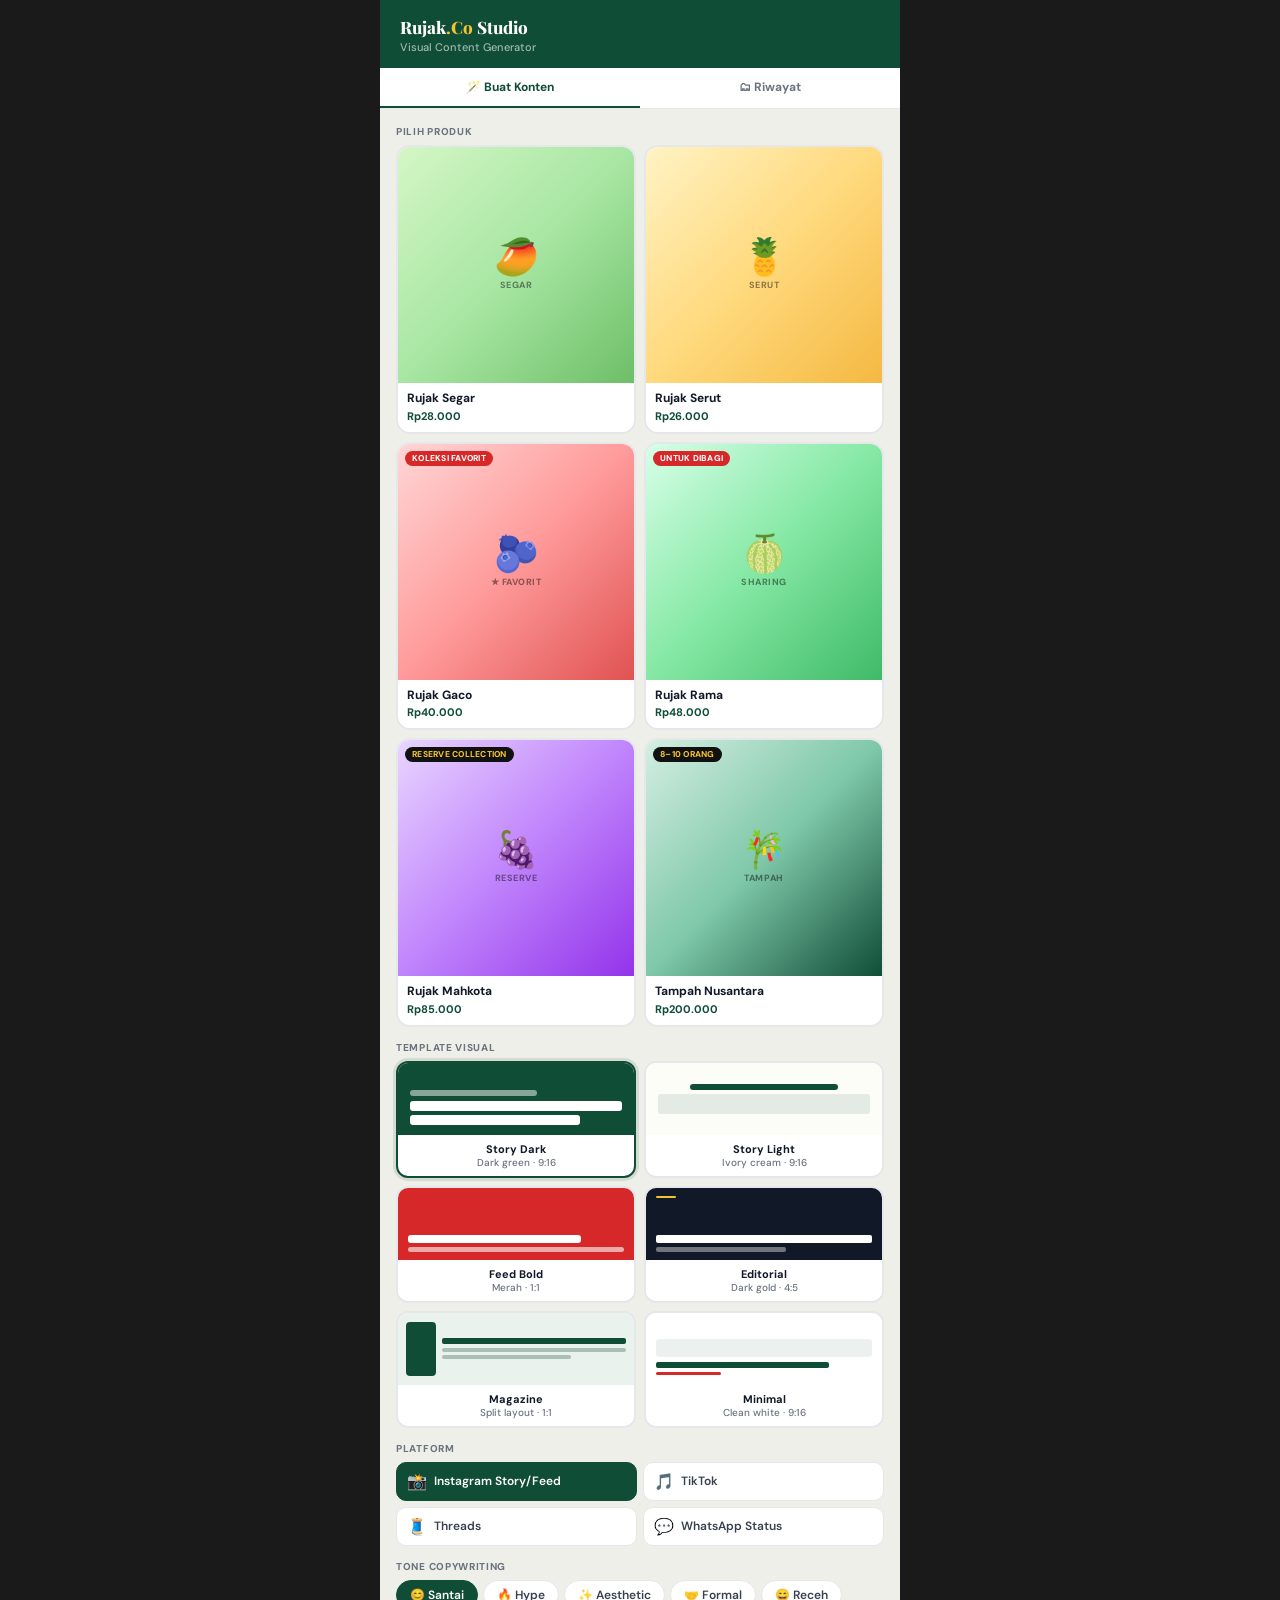
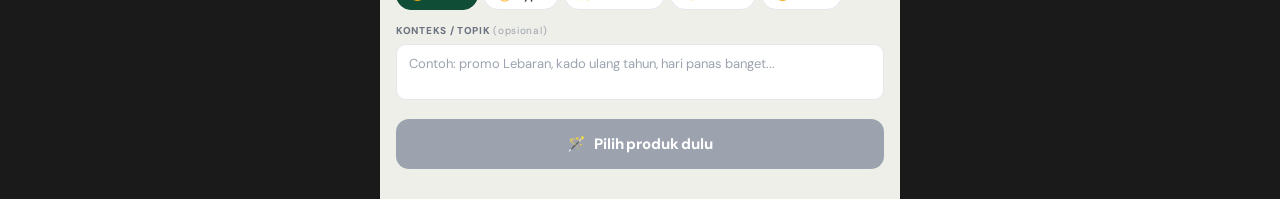
==== Studio/index.html @ 7002be99 "Create index.html" ====
<!DOCTYPE html>
<html lang="id">
<head>
<meta charset="UTF-8"/>
<meta name="viewport" content="width=device-width, initial-scale=1.0"/>
<title>Rujak.Co – Content Generator</title>
<link href="https://fonts.googleapis.com/css2?family=DM+Sans:opsz,wght@9..40,300;9..40,400;9..40,500;9..40,600;9..40,700;9..40,800&family=Playfair+Display:ital,wght@0,700;0,800;0,900;1,700;1,800&family=Space+Grotesk:wght@400;500;600;700&display=swap" rel="stylesheet"/>
<script src="https://cdnjs.cloudflare.com/ajax/libs/html2canvas/1.4.1/html2canvas.min.js"></script>
<style>
:root {
  --g: #0F4D37; --gd: #0a3a2a; --gl: #1a6b4e; --gp: #EAF2EE;
  --r: #D62828; --gold: #F4C430; --ivory: #FDFDF8;
  --g2: #E5E7EB; --g4: #9CA3AF; --g5: #6B7280; --g7: #374151; --g9: #111827;
}
*{box-sizing:border-box;margin:0;padding:0;}
body{font-family:'DM Sans',sans-serif;background:#1a1a1a;min-height:100vh;color:var(--g9);}
.app{max-width:520px;margin:0 auto;min-height:100vh;background:#EFEFE9;display:flex;flex-direction:column;}

/* HEADER */
.hdr{background:var(--g);padding:16px 20px 14px;position:sticky;top:0;z-index:50;}
.hdr-brand{display:flex;align-items:center;gap:8px;}
.hdr-brand img{width:30px;height:30px;border-radius:50%;object-fit:cover;}
.hdr-title{font-family:'Playfair Display',serif;font-size:17px;font-weight:800;color:white;}
.hdr-title span{color:var(--gold);}
.hdr-sub{font-size:11px;color:rgba(255,255,255,.6);font-weight:500;margin-top:2px;}

/* TABS */
.tabs{display:flex;background:white;border-bottom:1px solid var(--g2);}
.tab{flex:1;padding:11px;font-size:12px;font-weight:700;color:var(--g5);border:none;background:none;cursor:pointer;border-bottom:2px solid transparent;transition:all .2s;font-family:inherit;}
.tab.active{color:var(--g);border-bottom-color:var(--g);}

/* PANELS */
.panel{padding:16px;display:flex;flex-direction:column;gap:14px;}
.panel[hidden]{display:none;}

/* SECTION */
.slbl{font-size:10px;font-weight:800;color:var(--g5);text-transform:uppercase;letter-spacing:.07em;margin-bottom:7px;}

/* PRODUCT GRID */
.pgrid{display:grid;grid-template-columns:1fr 1fr;gap:8px;}
.pcard{border:2px solid var(--g2);border-radius:14px;cursor:pointer;transition:all .18s;background:white;position:relative;overflow:hidden;text-align:left;font-family:inherit;padding:0;}
.pcard:hover{border-color:#aac9bb;}
.pcard.sel{border-color:var(--g);box-shadow:0 0 0 3px rgba(15,77,55,.12);}
.pcard-img{width:100%;aspect-ratio:1;object-fit:cover;display:flex;align-items:center;justify-content:center;background:#e8efeb;}
.pcard-body{padding:8px 9px 9px;}
.pcard-name{font-size:12px;font-weight:700;color:var(--g9);line-height:1.3;}
.pcard-price{font-size:11px;font-weight:700;color:var(--g);margin-top:2px;}
.pcard-badge{position:absolute;top:7px;left:7px;font-size:8.5px;font-weight:800;text-transform:uppercase;padding:2px 7px;border-radius:20px;letter-spacing:.03em;}
.br{background:var(--r);color:white;}
.bg{background:#111;color:var(--gold);}
.pcard-chk{position:absolute;top:7px;right:7px;width:20px;height:20px;background:var(--g);border-radius:50%;display:none;align-items:center;justify-content:center;font-size:11px;color:white;font-weight:800;}
.pcard.sel .pcard-chk{display:flex;}

/* PILLS */
.pills{display:flex;flex-wrap:wrap;gap:5px;}
.pill{border:1.5px solid var(--g2);background:white;color:var(--g7);font-size:12px;font-weight:600;padding:6px 13px;border-radius:100px;cursor:pointer;transition:all .15s;font-family:inherit;white-space:nowrap;}
.pill.active{background:var(--g);border-color:var(--g);color:white;}
.pill:hover:not(.active){border-color:var(--g);color:var(--g);}

/* TEMPLATE PICKER */
.tpl-grid{display:grid;grid-template-columns:1fr 1fr;gap:8px;}
.tpl-card{border:2px solid var(--g2);border-radius:12px;padding:0;cursor:pointer;background:white;transition:all .18s;overflow:hidden;font-family:inherit;}
.tpl-card.active{border-color:var(--g);box-shadow:0 0 0 3px rgba(15,77,55,.12);}
.tpl-preview{height:72px;position:relative;overflow:hidden;}
.tpl-label{padding:7px 10px;font-size:11px;font-weight:700;color:var(--g9);}
.tpl-sub{font-size:10px;color:var(--g5);font-weight:500;}

/* PLATFORM */
.pfm-grid{display:grid;grid-template-columns:1fr 1fr;gap:6px;}
.pfm-btn{border:1.5px solid var(--g2);background:white;border-radius:10px;padding:8px 10px;cursor:pointer;transition:all .15s;font-family:inherit;display:flex;align-items:center;gap:7px;font-size:12px;font-weight:600;color:var(--g7);}
.pfm-btn.active{background:var(--g);border-color:var(--g);color:white;}
.pfm-icon{font-size:16px;}

/* TOPIC INPUT */
.tin{width:100%;border:1.5px solid var(--g2);border-radius:10px;padding:10px 12px;font-size:13px;font-family:inherit;color:var(--g9);resize:none;outline:none;background:white;transition:border-color .2s;}
.tin:focus{border-color:var(--g);}
.tin::placeholder{color:var(--g4);}

/* GEN BTN */
.genbtn{width:100%;background:var(--g);color:white;border:none;border-radius:13px;padding:15px;font-size:15px;font-weight:800;cursor:pointer;font-family:inherit;transition:all .2s;display:flex;align-items:center;justify-content:center;gap:8px;letter-spacing:-.01em;}
.genbtn:hover{background:var(--gd);}
.genbtn:active{transform:scale(.98);}
.genbtn:disabled{background:var(--g4);cursor:not-allowed;transform:none;}

/* ═══════════════════════════════════════════
   CANVAS / VISUAL OUTPUT AREA
═══════════════════════════════════════════ */
.output-wrap{display:flex;flex-direction:column;gap:10px;}
.output-header{display:flex;align-items:center;justify-content:space-between;}
.output-title{font-size:11px;font-weight:800;color:var(--g5);text-transform:uppercase;letter-spacing:.06em;}
.output-acts{display:flex;gap:6px;}
.act-btn{border:1.5px solid var(--g2);background:white;color:var(--g);font-size:12px;font-weight:700;padding:6px 12px;border-radius:8px;cursor:pointer;font-family:inherit;transition:all .15s;display:flex;align-items:center;gap:5px;}
.act-btn:hover{background:var(--g);color:white;border-color:var(--g);}
.act-btn.dl{background:var(--g);color:white;border-color:var(--g);}
.act-btn.dl:hover{background:var(--gd);}

/* THE VISUAL CARD CANVAS */
.card-canvas-wrap{border-radius:16px;overflow:hidden;box-shadow:0 8px 40px rgba(0,0,0,.18);}
#cardCanvas{width:100%;display:block;}

/* LOADING */
.loading-wrap{display:flex;flex-direction:column;align-items:center;gap:12px;padding:40px 20px;}
.spin{width:32px;height:32px;border:3px solid var(--gp);border-top-color:var(--g);border-radius:50%;animation:sp .7s linear infinite;}
@keyframes sp{to{transform:rotate(360deg);}}
.loading-txt{font-size:13px;color:var(--g5);font-weight:500;text-align:center;}

/* TOAST */
.toast{position:fixed;bottom:24px;left:50%;transform:translateX(-50%) translateY(16px);background:#111;color:white;font-size:13px;font-weight:600;padding:10px 20px;border-radius:100px;opacity:0;transition:all .25s;z-index:999;pointer-events:none;white-space:nowrap;}
.toast.show{opacity:1;transform:translateX(-50%) translateY(0);}

/* HISTORY */
.hist-item{background:white;border:1px solid var(--g2);border-radius:12px;overflow:hidden;}
.hist-thumb{width:100%;aspect-ratio:4/2;object-fit:cover;display:block;background:#e8efeb;}
.hist-body{padding:10px 12px;}
.hist-meta{display:flex;gap:5px;flex-wrap:wrap;margin-bottom:6px;}
.hist-tag{font-size:9px;font-weight:800;text-transform:uppercase;padding:2px 7px;border-radius:20px;background:var(--gp);color:var(--g);}
.hist-time{font-size:10px;color:var(--g4);}
.hist-acts{display:flex;gap:6px;margin-top:8px;}
.sm-btn{border:1px solid var(--g2);background:white;color:var(--g7);font-size:11px;font-weight:600;padding:5px 10px;border-radius:7px;cursor:pointer;font-family:inherit;}
.sm-btn:hover{background:var(--gp);border-color:var(--g);color:var(--g);}
.clr-btn{border:none;background:none;color:var(--r);font-size:11px;font-weight:700;cursor:pointer;font-family:inherit;}
.empty-hist{text-align:center;padding:48px 20px;color:var(--g4);}
.empty-hist .e{font-size:40px;margin-bottom:10px;}

/* ─── VISUAL CARD TEMPLATES (rendered to canvas) ─────── */
/* These are actual DOM elements we'll screenshot */
.vc-wrap{position:fixed;left:-9999px;top:-9999px;width:1080px;z-index:-1;}

/* Story 9:16 */
.vc-story{width:1080px;height:1920px;position:relative;overflow:hidden;font-family:'Playfair Display',serif;}
/* Feed 1:1 */
.vc-feed{width:1080px;height:1080px;position:relative;overflow:hidden;font-family:'DM Sans',sans-serif;}
/* Wide 4:5 */
.vc-portrait{width:1080px;height:1350px;position:relative;overflow:hidden;font-family:'DM Sans',sans-serif;}
/* Landscape */
.vc-landscape{width:1080px;height:566px;position:relative;overflow:hidden;font-family:'DM Sans',sans-serif;}
</style>
</head>
<body>
<div class="app">

<!-- HEADER -->
<div class="hdr">
  <div class="hdr-brand">
    <img src="https://dk1tnyskaoive0dn.public.blob.vercel-storage.com/logo.webp" alt="Rujak.Co" onerror="this.style.display='none'"/>
    <div>
      <div class="hdr-title">Rujak<span>.Co</span> Studio</div>
      <div class="hdr-sub">Visual Content Generator</div>
    </div>
  </div>
</div>

<!-- TABS -->
<div class="tabs">
  <button class="tab active" data-tab="gen">🪄 Buat Konten</button>
  <button class="tab" data-tab="hist">🗂 Riwayat</button>
</div>

<!-- GENERATE PANEL -->
<div class="panel" id="panel-gen">

  <!-- PRODUCT -->
  <div>
    <div class="slbl">Pilih Produk</div>
    <div class="pgrid" id="pgrid"></div>
  </div>

  <!-- TEMPLATE -->
  <div>
    <div class="slbl">Template Visual</div>
    <div class="tpl-grid" id="tplGrid">
      <button class="tpl-card active" data-tpl="story-dark">
        <div class="tpl-preview" style="background:#0F4D37;">
          <div style="position:absolute;bottom:10px;left:12px;right:12px;">
            <div style="height:6px;background:rgba(255,255,255,.5);border-radius:3px;margin-bottom:5px;width:60%;"></div>
            <div style="height:10px;background:white;border-radius:3px;margin-bottom:4px;"></div>
            <div style="height:10px;background:white;border-radius:3px;width:80%;"></div>
          </div>
        </div>
        <div class="tpl-label">Story Dark<div class="tpl-sub">Dark green · 9:16</div></div>
      </button>
      <button class="tpl-card" data-tpl="story-light">
        <div class="tpl-preview" style="background:#FDFDF8;">
          <div style="position:absolute;inset:0;display:flex;align-items:center;justify-content:center;flex-direction:column;gap:4px;padding:12px;">
            <div style="height:6px;background:#0F4D37;border-radius:3px;width:70%;"></div>
            <div style="height:20px;background:#0F4D37;border-radius:3px;opacity:.1;width:100%;"></div>
          </div>
        </div>
        <div class="tpl-label">Story Light<div class="tpl-sub">Ivory cream · 9:16</div></div>
      </button>
      <button class="tpl-card" data-tpl="feed-bold">
        <div class="tpl-preview" style="background:#D62828;">
          <div style="position:absolute;bottom:8px;left:10px;right:10px;">
            <div style="height:8px;background:white;border-radius:3px;margin-bottom:4px;width:80%;"></div>
            <div style="height:5px;background:rgba(255,255,255,.6);border-radius:3px;"></div>
          </div>
        </div>
        <div class="tpl-label">Feed Bold<div class="tpl-sub">Merah · 1:1</div></div>
      </button>
      <button class="tpl-card" data-tpl="feed-editorial">
        <div class="tpl-preview" style="background:#111827;">
          <div style="position:absolute;top:8px;left:10px;"><div style="width:20px;height:2px;background:#F4C430;border-radius:1px;"></div></div>
          <div style="position:absolute;bottom:8px;left:10px;right:10px;">
            <div style="height:8px;background:white;border-radius:2px;margin-bottom:4px;"></div>
            <div style="height:5px;background:rgba(255,255,255,.4);border-radius:2px;width:60%;"></div>
          </div>
        </div>
        <div class="tpl-label">Editorial<div class="tpl-sub">Dark gold · 4:5</div></div>
      </button>
      <button class="tpl-card" data-tpl="magazine">
        <div class="tpl-preview" style="background:#EAF2EE;display:flex;align-items:center;gap:6px;padding:8px;">
          <div style="width:30px;height:54px;background:#0F4D37;border-radius:4px;flex-shrink:0;"></div>
          <div style="flex:1;">
            <div style="height:6px;background:#0F4D37;border-radius:2px;margin-bottom:4px;"></div>
            <div style="height:4px;background:#0F4D37;border-radius:2px;opacity:.3;margin-bottom:3px;"></div>
            <div style="height:4px;background:#0F4D37;border-radius:2px;opacity:.3;width:70%;"></div>
          </div>
        </div>
        <div class="tpl-label">Magazine<div class="tpl-sub">Split layout · 1:1</div></div>
      </button>
      <button class="tpl-card" data-tpl="minimal">
        <div class="tpl-preview" style="background:white;display:flex;align-items:flex-end;padding:10px;">
          <div style="flex:1;">
            <div style="height:18px;background:#0F4D37;border-radius:3px;margin-bottom:5px;opacity:.08;"></div>
            <div style="height:6px;background:#0F4D37;border-radius:2px;margin-bottom:4px;width:80%;"></div>
            <div style="height:3px;background:#D62828;border-radius:2px;width:30%;"></div>
          </div>
        </div>
        <div class="tpl-label">Minimal<div class="tpl-sub">Clean white · 9:16</div></div>
      </button>
    </div>
  </div>

  <!-- PLATFORM -->
  <div>
    <div class="slbl">Platform</div>
    <div class="pfm-grid" id="pfmGrid">
      <button class="pfm-btn active" data-pfm="instagram"><span class="pfm-icon">📸</span>Instagram Story/Feed</button>
      <button class="pfm-btn" data-pfm="tiktok"><span class="pfm-icon">🎵</span>TikTok</button>
      <button class="pfm-btn" data-pfm="threads"><span class="pfm-icon">🧵</span>Threads</button>
      <button class="pfm-btn" data-pfm="whatsapp"><span class="pfm-icon">💬</span>WhatsApp Status</button>
    </div>
  </div>

  <!-- TONE -->
  <div>
    <div class="slbl">Tone Copywriting</div>
    <div class="pills" id="tonePills">
      <button class="pill active" data-tone="santai">😊 Santai</button>
      <button class="pill" data-tone="hype">🔥 Hype</button>
      <button class="pill" data-tone="aesthetic">✨ Aesthetic</button>
      <button class="pill" data-tone="formal">🤝 Formal</button>
      <button class="pill" data-tone="lucu">😄 Receh</button>
    </div>
  </div>

  <!-- TOPIK -->
  <div>
    <div class="slbl">Konteks / Topik <span style="font-weight:400;text-transform:none;color:var(--g4);">(opsional)</span></div>
    <textarea class="tin" id="topicIn" rows="2" placeholder="Contoh: promo Lebaran, kado ulang tahun, hari panas banget..." maxlength="200"></textarea>
  </div>

  <!-- GENERATE -->
  <button class="genbtn" id="genBtn" disabled>
    <span>🪄</span><span id="genTxt">Pilih produk dulu</span>
  </button>

  <!-- OUTPUT -->
  <div id="outputArea"></div>

</div>

<!-- HISTORY PANEL -->
<div class="panel" id="panel-hist" hidden>
  <div style="display:flex;align-items:center;justify-content:space-between;">
    <div class="slbl" style="margin:0;">Konten Tersimpan</div>
    <button class="clr-btn" id="clrHist">Hapus Semua</button>
  </div>
  <div id="histList"></div>
</div>

</div><!-- /app -->

<!-- HIDDEN RENDER AREA -->
<div class="vc-wrap" id="vcWrap"></div>

<!-- TOAST -->
<div class="toast" id="toast"></div>

<script>
// ─── PRODUCT DATA ──────────────────────────────────────────────
const PRODUCTS = [
  { id:'p_m1', name:'Rujak Segar', price:28000, cat:'classic', buah:['Mangga Muda','Nanas','Bengkoang','Jambu Air','Kedondong'], sambal:'Sambal Original', desc:'Ringan, segar, dan cocok untuk semua penikmat rujak.', portion:'1 Orang', thumb:'https://dk1tnyskaoive0dn.public.blob.vercel-storage.com/rujak-segar-thumb.webp', hd:'https://dk1tnyskaoive0dn.public.blob.vercel-storage.com/rujak-segar-hd.webp', badge:null, bc:null },
  { id:'p_m2', name:'Rujak Serut', price:26000, cat:'classic', buah:['Mangga Muda','Bengkoang','Nanas','Ubi Merah'], sambal:'Sambal Original', desc:'Buah diserut halus, menyatu sempurna di setiap suapan.', portion:'1 Orang', thumb:'https://dk1tnyskaoive0dn.public.blob.vercel-storage.com/rujak-serut-thumb.webp', hd:'https://dk1tnyskaoive0dn.public.blob.vercel-storage.com/rujak-serut-hd.webp', badge:null, bc:null },
  { id:'p_m3', name:'Rujak Gaco', price:40000, cat:'signature', buah:['Jambu Kristal','Mangga Muda','Nanas','Bengkoang','Jambu Air','Kedondong'], sambal:'Sambal Mete Premium', desc:'Favorit pelanggan. Enam buah pilihan, sambal mete yang kaya rasa.', portion:'1 Orang', thumb:'https://dk1tnyskaoive0dn.public.blob.vercel-storage.com/rujak-gaco-thumb.webp', hd:'https://dk1tnyskaoive0dn.public.blob.vercel-storage.com/rujak-gaco-hd.webp', badge:'Koleksi Favorit', bc:'r' },
  { id:'p_m4', name:'Rujak Rama', price:48000, cat:'signature', buah:['Jambu Kristal','Mangga Muda','Nanas','Bengkoang','Jambu Air','Kedondong'], sambal:'Sambal Mete Premium', desc:'Porsi melimpah untuk dua hingga tiga orang.', portion:'2–3 Orang', thumb:'https://dk1tnyskaoive0dn.public.blob.vercel-storage.com/rujak-rama-thumb.webp', hd:'https://dk1tnyskaoive0dn.public.blob.vercel-storage.com/rujak-rama-hd.webp', badge:'Untuk Dibagi', bc:'r' },
  { id:'p_m5', name:'Rujak Mahkota', price:85000, cat:'reserve', buah:['Shine Muscat','Jambu Kristal','Mangga Muda','Nanas','Bengkoang','Jambu Air','Kedondong'], sambal:'Sambal Mete Premium', desc:'Koleksi premium dengan Shine Muscat untuk momen istimewa.', portion:'1–2 Orang', thumb:'https://dk1tnyskaoive0dn.public.blob.vercel-storage.com/rujak-mahkota-thumb.webp', hd:'https://dk1tnyskaoive0dn.public.blob.vercel-storage.com/rujak-mahkota-hd.webp', badge:'Reserve Collection', bc:'g' },
  { id:'p_m6', name:'Tampah Nusantara', price:200000, cat:'reserve', buah:['Shine Muscat','Jambu Kristal','Mangga Muda','Nanas','Bengkoang','Jambu Air','Kedondong','Ubi Merah'], sambal:'Sambal Original & Mete', desc:'Sajian kebersamaan dalam tampah bambu untuk momen yang tak terlupakan.', portion:'8–10 Orang', thumb:'https://dk1tnyskaoive0dn.public.blob.vercel-storage.com/tampah-nusantara-thumb.webp', hd:'https://dk1tnyskaoive0dn.public.blob.vercel-storage.com/tampah-nusantara-hd.webp', badge:'8–10 Orang', bc:'g' }
];

const BANNER = 'https://dk1tnyskaoive0dn.public.blob.vercel-storage.com/Banner.webp';
const LOGO   = 'https://dk1tnyskaoive0dn.public.blob.vercel-storage.com/logo.webp';

const fmt = n => 'Rp' + n.toLocaleString('id-ID');

// ─── STATE ─────────────────────────────────────────────────────
const S = {
  pid: null, tpl: 'story-dark', pfm: 'instagram',
  tone: 'santai', topic: '', loading: false,
  history: JSON.parse(localStorage.getItem('rcg_hist') || '[]')
};

// ─── PRODUCT CARD VISUALS (emoji + gradient, no CDN needed) ───
const PVISUAL = {
  p_m1: { emoji:'🥭', grad:'linear-gradient(135deg,#d4f7c5 0%,#a8e6a3 50%,#6dbf67 100%)', label:'Segar' },
  p_m2: { emoji:'🍍', grad:'linear-gradient(135deg,#fff3c4 0%,#ffd97d 50%,#f4b942 100%)', label:'Serut' },
  p_m3: { emoji:'🫐', grad:'linear-gradient(135deg,#ffd6d6 0%,#ff9a9a 50%,#e05252 100%)', label:'★ Favorit' },
  p_m4: { emoji:'🍈', grad:'linear-gradient(135deg,#d6ffe8 0%,#85e8a4 50%,#3fba68 100%)', label:'Sharing' },
  p_m5: { emoji:'🍇', grad:'linear-gradient(135deg,#e8d5ff 0%,#c084fc 50%,#9333ea 100%)', label:'Reserve' },
  p_m6: { emoji:'🎋', grad:'linear-gradient(135deg,#d4eee2 0%,#7fc8a9 50%,#0F4D37 100%)', label:'Tampah' },
};

// ─── RENDER PRODUCTS ───────────────────────────────────────────
function renderProducts() {
  document.getElementById('pgrid').innerHTML = PRODUCTS.map(p => {
    const v = PVISUAL[p.id];
    return `
    <button class="pcard${S.pid===p.id?' sel':''}" onclick="selProd('${p.id}')">
      ${p.badge?`<div class="pcard-badge b${p.bc}">${p.badge}</div>`:''}
      <div class="pcard-chk">✓</div>
      <div class="pcard-img" style="background:${v.grad};display:flex;flex-direction:column;align-items:center;justify-content:center;gap:4px;">
        <span style="font-size:36px;line-height:1;">${v.emoji}</span>
        <span style="font-size:9px;font-weight:800;color:rgba(0,0,0,.45);text-transform:uppercase;letter-spacing:.06em;">${v.label}</span>
      </div>
      <div class="pcard-body">
        <div class="pcard-name">${p.name}</div>
        <div class="pcard-price">${fmt(p.price)}</div>
      </div>
    </button>`;
  }).join('');
}

function selProd(id) {
  S.pid = S.pid === id ? null : id;
  renderProducts();
  updBtn();
}

function updBtn() {
  const btn = document.getElementById('genBtn');
  const txt = document.getElementById('genTxt');
  if (!S.pid) { btn.disabled=true; txt.textContent='Pilih produk dulu'; }
  else if (S.loading) { btn.disabled=true; txt.textContent='Sedang membuat visual...'; }
  else { btn.disabled=false; txt.textContent='Buat Visual Konten'; }
}

// ─── PILL / BUTTON CONTROLS ────────────────────────────────────
document.getElementById('tplGrid').addEventListener('click', e=>{
  const c = e.target.closest('.tpl-card');
  if(!c) return;
  document.querySelectorAll('.tpl-card').forEach(x=>x.classList.remove('active'));
  c.classList.add('active');
  S.tpl = c.dataset.tpl;
});

document.getElementById('pfmGrid').addEventListener('click', e=>{
  const c = e.target.closest('.pfm-btn');
  if(!c) return;
  document.querySelectorAll('.pfm-btn').forEach(x=>x.classList.remove('active'));
  c.classList.add('active');
  S.pfm = c.dataset.pfm;
});

document.getElementById('tonePills').addEventListener('click', e=>{
  const c = e.target.closest('.pill');
  if(!c) return;
  document.querySelectorAll('#tonePills .pill').forEach(x=>x.classList.remove('active'));
  c.classList.add('active');
  S.tone = c.dataset.tone;
});

document.getElementById('topicIn').addEventListener('input', function(){ S.topic = this.value; });

// ─── TABS ──────────────────────────────────────────────────────
document.querySelectorAll('.tab').forEach(t=>t.addEventListener('click',()=>{
  document.querySelectorAll('.tab').forEach(x=>x.classList.remove('active'));
  t.classList.add('active');
  const w = t.dataset.tab;
  document.getElementById('panel-gen').hidden = w!=='gen';
  document.getElementById('panel-hist').hidden = w!=='hist';
  if(w==='hist') renderHistory();
}));

// ─── GENERATE ──────────────────────────────────────────────────
document.getElementById('genBtn').addEventListener('click', generate);

async function generate() {
  if (!S.pid || S.loading) return;
  const prod = PRODUCTS.find(p=>p.id===S.pid);
  S.loading = true;
  updBtn();

  // Show loading
  document.getElementById('outputArea').innerHTML = `
    <div class="loading-wrap">
      <div class="spin"></div>
      <div class="loading-txt">Menulis copy untuk <strong>${prod.name}</strong>…</div>
    </div>`;

  // ── Tone guides
  const toneMap = {
    santai:'Casual, friendly, bahasa sehari-hari Indonesia, emoji secukupnya, tidak berlebihan.',
    hype:'Energik, FOMO, huruf kapital di kata kunci penting, berani, dorong orang bertindak segera!',
    aesthetic:'Puitis, artsy, pilihan kata yang indah dan evocative. Emoji minimalis tapi elegan (🌿✨🍃). Seperti caption majalah food photography.',
    formal:'Profesional, hangat, bahasa baku tapi tidak kaku. Sedikit emoji.',
    lucu:'Humor ringan, relatable, wordplay tentang buah/pedas, bikin senyum.'
  };

  const tplMeta = {
    'story-dark':  {type:'Story 9:16', style:'dark luxury'},
    'story-light': {type:'Story 9:16', style:'clean minimal'},
    'feed-bold':   {type:'Feed 1:1',   style:'bold merah'},
    'feed-editorial':{type:'Feed 4:5', style:'editorial gelap'},
    'magazine':    {type:'Feed 1:1',   style:'magazine split'},
    'minimal':     {type:'Story 9:16', style:'minimalis putih'}
  };

  const meta = tplMeta[S.tpl];
  const pfmMap = {instagram:'Instagram',tiktok:'TikTok',threads:'Threads',whatsapp:'WhatsApp'};

  const prompt = `Kamu adalah senior copywriter Indonesia untuk brand rujak premium "Rujak.Co" (tagline: "Indonesia Dalam Satu Wadah").

PRODUK: ${prod.name} — ${fmt(prod.price)}
DESKRIPSI: ${prod.desc}
BUAH: ${prod.buah.join(', ')}
SAMBAL: ${prod.sambal}
PORSI: ${prod.portion}
${prod.badge ? `BADGE: ${prod.badge}` : ''}
${S.topic ? `KONTEKS: ${S.topic}` : ''}

PLATFORM: ${pfmMap[S.pfm]}
TEMPLATE VISUAL: ${meta.type}, style ${meta.style}
TONE: ${toneMap[S.tone]}

Tulis copy untuk visual card ini. FORMAT WAJIB (jangan ubah key-nya, isi value saja):

HEADLINE: [maks 5 kata, kuat dan ikonik — ini teks paling besar]
SUBLINE: [1 kalimat pendek, evocative, maks 12 kata]
BODY: [2-3 kalimat, benefit + ajakan, max 40 kata]
CTA: [teks tombol, maks 4 kata, action-oriented]
HASHTAGS: [5-7 hashtag relevan, tanpa newline]
CAPTION: [caption media sosial lengkap untuk ${pfmMap[S.pfm]}, 3-6 kalimat + hashtag, tone ${S.tone}]

Tulis langsung tanpa preamble. Bahasa Indonesia.`;

  let copy = {};
  try {
    const res = await fetch('https://api.anthropic.com/v1/messages',{
      method:'POST',
      headers:{'Content-Type':'application/json'},
      body: JSON.stringify({
        model:'claude-sonnet-4-6', max_tokens:700,
        messages:[{role:'user',content:prompt}]
      })
    });
    const data = await res.json();
    if (!res.ok) throw new Error(data.error?.message||'API Error');
    const txt = data.content.map(b=>b.type==='text'?b.text:'').join('').trim();

    // Parse structured copy
    const lines = txt.split('\n');
    lines.forEach(l => {
      const m = l.match(/^(HEADLINE|SUBLINE|BODY|CTA|HASHTAGS|CAPTION):\s*(.+)$/s);
      if (m) copy[m[1]] = m[2].trim();
    });
    // Fallback if parse fails
    if (!copy.HEADLINE) { copy.HEADLINE = prod.name; copy.SUBLINE = prod.desc; copy.BODY = prod.desc; copy.CTA = 'Pesan Sekarang'; copy.HASHTAGS = '#rujakco #rujak'; copy.CAPTION = txt; }

  } catch(err) {
    document.getElementById('outputArea').innerHTML = `<div style="padding:20px;color:var(--r);font-size:13px;">❌ Gagal: ${err.message}</div>`;
    S.loading=false; updBtn(); return;
  }

  // ── Render card directly (no CDN image needed)
  renderCard(prod, copy);
}

// ─── RENDER VISUAL CARD ────────────────────────────────────────
function renderCard(prod, copy) {
  const wrap = document.getElementById('vcWrap');
  wrap.innerHTML = buildCardHTML(prod, copy, S.tpl);

  // Give fonts time to paint
  setTimeout(()=>{
    const el = wrap.firstElementChild;
    if (!el) return;

    html2canvas(el, {
      scale: 0.5,
      useCORS: false,
      allowTaint: true,
      backgroundColor: null,
      logging: false,
    }).then(canvas=>{
      const imgData = canvas.toDataURL('image/jpeg', 0.92);
      showOutput(prod, copy, imgData);
      saveHistory(prod, copy, imgData);
      S.loading=false; updBtn();
      wrap.innerHTML='';
    }).catch(()=>{
      showOutputFallback(prod, copy);
      S.loading=false; updBtn();
    });
  }, 600);
}

function buildCardHTML(prod, copy, tpl) {
  const imgUrl = prod.hd;
  const logoUrl = LOGO;
  const price = fmt(prod.price);
  const buahStr = prod.buah.slice(0,4).join(' · ');

  const cards = {

    // ── STORY DARK ──────────────────────────────────────────────
    'story-dark': `
    <div style="width:1080px;height:1920px;position:relative;overflow:hidden;background:#0F4D37;font-family:'DM Sans',sans-serif;">
      <!-- BG IMAGE with overlay -->
      <img src="${imgUrl}" crossorigin="anonymous" style="position:absolute;inset:0;width:100%;height:100%;object-fit:cover;opacity:.55;"/>
      <!-- Dark gradient bottom -->
      <div style="position:absolute;inset:0;background:linear-gradient(to bottom, rgba(15,77,55,.2) 0%, rgba(10,30,20,.0) 30%, rgba(5,15,10,.85) 60%, rgba(0,0,0,.97) 100%);"></div>
      <!-- TOP: Logo + handle -->
      <div style="position:absolute;top:72px;left:72px;right:72px;display:flex;align-items:center;justify-content:space-between;">
        <div style="display:flex;align-items:center;gap:16px;">
          <img src="${logoUrl}" crossorigin="anonymous" style="width:68px;height:68px;border-radius:50%;border:3px solid rgba(255,255,255,.3);"/>
          <div>
            <div style="font-family:'Playfair Display',serif;font-size:36px;font-weight:800;color:white;line-height:1;">Rujak<span style="color:#F4C430;">.Co</span></div>
            <div style="font-size:22px;color:rgba(255,255,255,.7);font-weight:500;margin-top:4px;">@rujakco.id</div>
          </div>
        </div>
        ${prod.badge ? `<div style="background:rgba(255,255,255,.15);backdrop-filter:blur(10px);border:1px solid rgba(255,255,255,.25);border-radius:100px;padding:10px 24px;font-size:20px;font-weight:800;color:white;letter-spacing:.04em;text-transform:uppercase;">${prod.badge}</div>` : ''}
      </div>
      <!-- BOTTOM CONTENT -->
      <div style="position:absolute;bottom:0;left:0;right:0;padding:80px 72px 100px;">
        <!-- Eyebrow -->
        <div style="display:inline-flex;align-items:center;gap:10px;background:rgba(244,196,48,.15);border:1.5px solid rgba(244,196,48,.5);border-radius:100px;padding:10px 24px;margin-bottom:32px;">
          <div style="width:8px;height:8px;background:#F4C430;border-radius:50%;"></div>
          <span style="font-size:20px;font-weight:700;color:#F4C430;letter-spacing:.08em;text-transform:uppercase;">${prod.cat === 'reserve' ? 'Reserve Collection' : prod.cat === 'signature' ? 'Signature Series' : 'Classic Series'}</span>
        </div>
        <!-- Headline -->
        <div style="font-family:'Playfair Display',serif;font-size:108px;font-weight:900;color:white;line-height:1.0;margin-bottom:24px;letter-spacing:-2px;">${copy.HEADLINE}</div>
        <!-- Subline -->
        <div style="font-size:38px;color:rgba(255,255,255,.75);font-weight:400;margin-bottom:40px;line-height:1.4;font-style:italic;">${copy.SUBLINE}</div>
        <!-- Divider -->
        <div style="width:80px;height:4px;background:#F4C430;border-radius:2px;margin-bottom:40px;"></div>
        <!-- Buah chips -->
        <div style="display:flex;flex-wrap:wrap;gap:10px;margin-bottom:48px;">
          ${prod.buah.slice(0,5).map(b=>`<span style="background:rgba(255,255,255,.12);border:1px solid rgba(255,255,255,.2);border-radius:100px;padding:8px 20px;font-size:20px;font-weight:600;color:rgba(255,255,255,.85);">${b}</span>`).join('')}
        </div>
        <!-- Price + CTA row -->
        <div style="display:flex;align-items:center;justify-content:space-between;gap:24px;">
          <div>
            <div style="font-size:22px;color:rgba(255,255,255,.5);font-weight:500;margin-bottom:4px;">Mulai dari</div>
            <div style="font-size:72px;font-weight:900;color:white;letter-spacing:-2px;line-height:1;">${price}</div>
          </div>
          <div style="background:#F4C430;border-radius:20px;padding:28px 48px;font-size:28px;font-weight:800;color:#111;white-space:nowrap;">${copy.CTA} →</div>
        </div>
      </div>
    </div>`,

    // ── STORY LIGHT ─────────────────────────────────────────────
    'story-light': `
    <div style="width:1080px;height:1920px;position:relative;overflow:hidden;background:#FDFDF8;font-family:'DM Sans',sans-serif;">
      <!-- Product image top half -->
      <div style="position:absolute;top:0;left:0;right:0;height:980px;overflow:hidden;">
        <img src="${imgUrl}" crossorigin="anonymous" style="width:100%;height:100%;object-fit:cover;"/>
        <div style="position:absolute;inset:0;background:linear-gradient(to bottom,rgba(253,253,248,0) 50%,#FDFDF8 100%);"></div>
      </div>
      <!-- TOP: Logo -->
      <div style="position:absolute;top:60px;left:72px;right:72px;display:flex;align-items:center;justify-content:space-between;">
        <div style="display:flex;align-items:center;gap:14px;background:rgba(253,253,248,.85);backdrop-filter:blur(12px);border-radius:100px;padding:12px 28px 12px 16px;">
          <img src="${logoUrl}" crossorigin="anonymous" style="width:52px;height:52px;border-radius:50%;"/>
          <div style="font-family:'Playfair Display',serif;font-size:30px;font-weight:800;color:#0F4D37;">Rujak<span style="color:#D62828;">.Co</span></div>
        </div>
        <div style="background:#0F4D37;border-radius:100px;padding:12px 28px;font-size:18px;font-weight:700;color:white;">${prod.portion}</div>
      </div>
      <!-- BOTTOM TEXT AREA -->
      <div style="position:absolute;bottom:0;left:0;right:0;padding:40px 72px 100px;">
        <!-- Category -->
        <div style="font-size:20px;font-weight:800;color:#D62828;text-transform:uppercase;letter-spacing:.1em;margin-bottom:20px;">${prod.cat === 'reserve' ? '✦ Reserve ✦' : prod.cat === 'signature' ? '★ Signature' : '◆ Classic'}</div>
        <!-- Product name large -->
        <div style="font-family:'Playfair Display',serif;font-size:96px;font-weight:900;color:#0F4D37;line-height:.95;margin-bottom:24px;letter-spacing:-2px;">${prod.name}</div>
        <!-- Headline -->
        <div style="font-family:'Playfair Display',serif;font-size:52px;font-weight:700;color:#111;line-height:1.2;margin-bottom:20px;font-style:italic;">"${copy.SUBLINE}"</div>
        <!-- Body -->
        <div style="font-size:30px;color:#6B7280;font-weight:400;line-height:1.6;margin-bottom:44px;">${copy.BODY}</div>
        <!-- Bottom row -->
        <div style="display:flex;align-items:center;justify-content:space-between;border-top:2px solid #E5E7EB;padding-top:36px;">
          <div>
            <div style="font-size:18px;color:#9CA3AF;font-weight:500;">Harga mulai dari</div>
            <div style="font-size:64px;font-weight:900;color:#0F4D37;letter-spacing:-2px;">${price}</div>
          </div>
          <div style="background:#D62828;color:white;border-radius:16px;padding:24px 40px;font-size:24px;font-weight:800;">${copy.CTA} →</div>
        </div>
      </div>
    </div>`,

    // ── FEED BOLD ────────────────────────────────────────────────
    'feed-bold': `
    <div style="width:1080px;height:1080px;position:relative;overflow:hidden;background:#D62828;font-family:'DM Sans',sans-serif;">
      <!-- Product image right side -->
      <div style="position:absolute;right:0;top:0;width:580px;height:100%;overflow:hidden;">
        <img src="${imgUrl}" crossorigin="anonymous" style="width:100%;height:100%;object-fit:cover;"/>
        <div style="position:absolute;inset:0;background:linear-gradient(to right,#D62828 0%,rgba(214,40,40,0) 50%);"></div>
      </div>
      <!-- LEFT CONTENT -->
      <div style="position:absolute;left:0;top:0;bottom:0;width:580px;display:flex;flex-direction:column;justify-content:space-between;padding:60px 60px 60px 72px;">
        <!-- Logo -->
        <div style="display:flex;align-items:center;gap:14px;">
          <img src="${logoUrl}" crossorigin="anonymous" style="width:56px;height:56px;border-radius:50%;border:2px solid rgba(255,255,255,.4);"/>
          <div style="font-family:'Playfair Display',serif;font-size:32px;font-weight:800;color:white;">Rujak<span style="color:#F4C430;">.Co</span></div>
        </div>
        <!-- Main copy -->
        <div>
          <div style="font-size:18px;font-weight:700;color:rgba(255,255,255,.6);text-transform:uppercase;letter-spacing:.12em;margin-bottom:16px;">${buahStr}</div>
          <div style="font-family:'Playfair Display',serif;font-size:88px;font-weight:900;color:white;line-height:.95;margin-bottom:20px;letter-spacing:-2px;">${copy.HEADLINE}</div>
          <div style="font-size:28px;color:rgba(255,255,255,.8);line-height:1.5;margin-bottom:32px;">${copy.SUBLINE}</div>
          <div style="width:60px;height:4px;background:#F4C430;border-radius:2px;margin-bottom:32px;"></div>
          <div style="font-size:56px;font-weight:900;color:white;margin-bottom:8px;">${price}</div>
          <div style="font-size:18px;color:rgba(255,255,255,.6);">${prod.portion} · ${prod.sambal}</div>
        </div>
        <!-- CTA -->
        <div style="display:inline-flex;align-items:center;gap:12px;background:white;border-radius:14px;padding:20px 32px;width:fit-content;">
          <span style="font-size:22px;font-weight:800;color:#D62828;">${copy.CTA}</span>
          <span style="font-size:22px;color:#D62828;">→</span>
        </div>
      </div>
    </div>`,

    // ── EDITORIAL ────────────────────────────────────────────────
    'feed-editorial': `
    <div style="width:1080px;height:1350px;position:relative;overflow:hidden;background:#111827;font-family:'DM Sans',sans-serif;">
      <!-- Full image BG -->
      <img src="${imgUrl}" crossorigin="anonymous" style="position:absolute;inset:0;width:100%;height:100%;object-fit:cover;opacity:.35;"/>
      <!-- Gradient -->
      <div style="position:absolute;inset:0;background:linear-gradient(160deg,rgba(17,24,39,.3) 0%,rgba(17,24,39,.95) 55%);"></div>
      <!-- Grid lines (editorial feel) -->
      <div style="position:absolute;top:0;left:80px;width:1px;height:100%;background:rgba(244,196,48,.2);"></div>
      <div style="position:absolute;top:0;right:80px;width:1px;height:100%;background:rgba(244,196,48,.2);"></div>
      <!-- TOP -->
      <div style="position:absolute;top:64px;left:80px;right:80px;display:flex;align-items:center;justify-content:space-between;border-bottom:1px solid rgba(244,196,48,.3);padding-bottom:28px;">
        <div style="font-family:'Playfair Display',serif;font-size:30px;font-weight:800;color:white;">Rujak<span style="color:#F4C430;">.Co</span></div>
        <div style="font-size:18px;color:rgba(255,255,255,.4);font-weight:500;letter-spacing:.1em;text-transform:uppercase;">${prod.cat}</div>
      </div>
      <!-- MAIN CONTENT -->
      <div style="position:absolute;bottom:80px;left:80px;right:80px;">
        <!-- Gold accent line -->
        <div style="width:48px;height:4px;background:#F4C430;margin-bottom:28px;"></div>
        <!-- Headline massive -->
        <div style="font-family:'Playfair Display',serif;font-size:110px;font-weight:900;color:white;line-height:.9;margin-bottom:28px;letter-spacing:-3px;">${copy.HEADLINE}</div>
        <!-- Italic quote line -->
        <div style="font-family:'Playfair Display',serif;font-size:40px;font-weight:700;font-style:italic;color:#F4C430;margin-bottom:28px;line-height:1.3;">"${copy.SUBLINE}"</div>
        <!-- Body -->
        <div style="font-size:26px;color:rgba(255,255,255,.6);line-height:1.6;margin-bottom:48px;max-width:800px;">${copy.BODY}</div>
        <!-- Bottom bar -->
        <div style="display:flex;align-items:center;justify-content:space-between;border-top:1px solid rgba(255,255,255,.1);padding-top:32px;">
          <div>
            <div style="font-size:16px;color:rgba(255,255,255,.4);margin-bottom:4px;letter-spacing:.06em;text-transform:uppercase;">Harga</div>
            <div style="font-size:64px;font-weight:900;color:white;letter-spacing:-2px;">${price}</div>
          </div>
          <div style="display:flex;align-items:center;gap:16px;">
            <img src="${logoUrl}" crossorigin="anonymous" style="width:60px;height:60px;border-radius:50%;opacity:.7;"/>
            <div style="background:#F4C430;color:#111;border-radius:12px;padding:20px 36px;font-size:22px;font-weight:800;">${copy.CTA}</div>
          </div>
        </div>
      </div>
    </div>`,

    // ── MAGAZINE ─────────────────────────────────────────────────
    'magazine': `
    <div style="width:1080px;height:1080px;position:relative;overflow:hidden;background:#FDFDF8;font-family:'DM Sans',sans-serif;display:flex;">
      <!-- LEFT PANEL — image -->
      <div style="width:460px;height:100%;flex-shrink:0;position:relative;overflow:hidden;">
        <img src="${imgUrl}" crossorigin="anonymous" style="width:100%;height:100%;object-fit:cover;"/>
        <!-- Vertical brand strip -->
        <div style="position:absolute;top:0;right:0;width:56px;height:100%;background:#0F4D37;display:flex;flex-direction:column;align-items:center;justify-content:center;gap:0;">
          <div style="writing-mode:vertical-rl;transform:rotate(180deg);font-family:'Playfair Display',serif;font-size:22px;font-weight:800;color:white;letter-spacing:.12em;text-transform:uppercase;">Rujak.Co</div>
        </div>
        <!-- Price badge -->
        <div style="position:absolute;bottom:40px;left:24px;background:#D62828;border-radius:12px;padding:12px 20px;">
          <div style="font-size:14px;color:rgba(255,255,255,.7);font-weight:500;">Mulai</div>
          <div style="font-size:36px;font-weight:900;color:white;letter-spacing:-1px;">${price}</div>
        </div>
      </div>
      <!-- RIGHT PANEL — text -->
      <div style="flex:1;padding:64px 60px 60px 56px;display:flex;flex-direction:column;justify-content:space-between;">
        <!-- Top: category + logo -->
        <div style="display:flex;align-items:center;justify-content:space-between;">
          <div style="font-size:14px;font-weight:800;color:#D62828;text-transform:uppercase;letter-spacing:.12em;">${prod.cat === 'reserve' ? 'Reserve ✦' : prod.cat === 'signature' ? 'Signature ★' : 'Classic'}</div>
          <img src="${logoUrl}" crossorigin="anonymous" style="width:44px;height:44px;border-radius:50%;"/>
        </div>
        <!-- Headline -->
        <div>
          <div style="font-size:16px;font-weight:600;color:#9CA3AF;margin-bottom:12px;letter-spacing:.06em;text-transform:uppercase;">Koleksi Terbaru</div>
          <div style="font-family:'Playfair Display',serif;font-size:80px;font-weight:900;color:#0F4D37;line-height:.95;margin-bottom:20px;letter-spacing:-2px;">${prod.name}</div>
          <div style="width:40px;height:3px;background:#F4C430;margin-bottom:20px;"></div>
          <div style="font-family:'Playfair Display',serif;font-size:28px;font-style:italic;color:#374151;line-height:1.4;margin-bottom:20px;">"${copy.HEADLINE}"</div>
          <div style="font-size:20px;color:#6B7280;line-height:1.6;margin-bottom:28px;">${copy.SUBLINE}</div>
          <!-- Buah list -->
          <div style="font-size:13px;font-weight:700;color:#9CA3AF;text-transform:uppercase;letter-spacing:.06em;margin-bottom:8px;">Isi Buah</div>
          <div style="font-size:17px;color:#374151;font-weight:500;">${prod.buah.join(', ')}</div>
        </div>
        <!-- CTA bottom -->
        <div style="display:flex;align-items:center;gap:16px;border-top:1.5px solid #E5E7EB;padding-top:28px;">
          <div style="flex:1;">
            <div style="font-size:13px;color:#9CA3AF;font-weight:500;">Porsi · ${prod.portion}</div>
            <div style="font-size:13px;color:#9CA3AF;font-weight:500;">@rujakco.id · Jabodetabek</div>
          </div>
          <div style="background:#0F4D37;color:white;border-radius:12px;padding:16px 28px;font-size:18px;font-weight:800;white-space:nowrap;">${copy.CTA} →</div>
        </div>
      </div>
    </div>`,

    // ── MINIMAL ──────────────────────────────────────────────────
    'minimal': `
    <div style="width:1080px;height:1920px;position:relative;overflow:hidden;background:white;font-family:'DM Sans',sans-serif;">
      <!-- Full bleed image top -->
      <div style="position:absolute;top:0;left:0;right:0;height:1080px;overflow:hidden;">
        <img src="${imgUrl}" crossorigin="anonymous" style="width:100%;height:100%;object-fit:cover;"/>
      </div>
      <!-- Logo top -->
      <div style="position:absolute;top:56px;left:64px;right:64px;display:flex;align-items:center;justify-content:space-between;">
        <div style="display:flex;align-items:center;gap:12px;background:rgba(255,255,255,.9);backdrop-filter:blur(8px);border-radius:100px;padding:10px 24px 10px 14px;">
          <img src="${logoUrl}" crossorigin="anonymous" style="width:44px;height:44px;border-radius:50%;"/>
          <div style="font-family:'Playfair Display',serif;font-size:26px;font-weight:800;color:#0F4D37;">Rujak<span style="color:#D62828;">.Co</span></div>
        </div>
        <div style="background:white;border-radius:100px;padding:10px 22px;font-size:16px;font-weight:700;color:#0F4D37;box-shadow:0 2px 12px rgba(0,0,0,.1);">${price}</div>
      </div>
      <!-- White bottom panel -->
      <div style="position:absolute;bottom:0;left:0;right:0;top:960px;background:white;border-radius:32px 32px 0 0;padding:56px 64px 80px;display:flex;flex-direction:column;justify-content:space-between;">
        <div>
          <!-- Category pill -->
          <div style="display:inline-flex;align-items:center;gap:8px;border:1.5px solid #E5E7EB;border-radius:100px;padding:8px 20px;margin-bottom:28px;">
            <div style="width:8px;height:8px;background:#0F4D37;border-radius:50%;"></div>
            <span style="font-size:14px;font-weight:700;color:#6B7280;text-transform:uppercase;letter-spacing:.08em;">${prod.cat}</span>
          </div>
          <div style="font-family:'Playfair Display',serif;font-size:96px;font-weight:900;color:#111;line-height:.9;margin-bottom:16px;letter-spacing:-3px;">${copy.HEADLINE}</div>
          <div style="font-size:30px;color:#6B7280;font-weight:400;line-height:1.5;margin-bottom:28px;font-style:italic;">${copy.SUBLINE}</div>
          <div style="font-size:24px;color:#374151;line-height:1.6;margin-bottom:32px;">${copy.BODY}</div>
        </div>
        <div>
          <div style="display:flex;flex-wrap:wrap;gap:10px;margin-bottom:36px;">
            ${prod.buah.slice(0,5).map(b=>`<span style="background:#EAF2EE;color:#0F4D37;border-radius:100px;padding:8px 18px;font-size:18px;font-weight:600;">${b}</span>`).join('')}
          </div>
          <div style="display:flex;align-items:center;justify-content:space-between;">
            <div>
              <div style="font-size:18px;color:#9CA3AF;">@rujakco.id</div>
              <div style="font-size:18px;color:#9CA3AF;">${prod.sambal}</div>
            </div>
            <div style="background:#111;color:white;border-radius:14px;padding:22px 44px;font-size:22px;font-weight:800;">${copy.CTA} →</div>
          </div>
        </div>
      </div>
    </div>`
  };

  return cards[tpl] || cards['story-dark'];
}

function showOutput(prod, copy, imgData) {
  const area = document.getElementById('outputArea');
  area.innerHTML = `
    <div class="output-wrap">
      <div class="output-header">
        <div class="output-title">✨ Visual Siap</div>
        <div class="output-acts">
          <button class="act-btn" onclick="copyCaption(\`${escA(copy.CAPTION)}\`)">📋 Salin Caption</button>
          <button class="act-btn dl" onclick="dlImg('${imgData}','${prod.name}')">⬇ Download</button>
        </div>
      </div>
      <div class="card-canvas-wrap">
        <img src="${imgData}" style="width:100%;display:block;" alt="Visual ${prod.name}"/>
      </div>
      <!-- Caption box -->
      <div style="background:white;border:1.5px solid var(--g2);border-radius:12px;overflow:hidden;">
        <div style="padding:10px 14px;background:var(--gp);font-size:10px;font-weight:800;color:var(--g);text-transform:uppercase;letter-spacing:.06em;">Caption ${S.pfm}</div>
        <div style="padding:14px;font-size:13px;color:var(--g7);line-height:1.7;white-space:pre-wrap;">${escH(copy.CAPTION)}</div>
        <div style="padding:0 14px 14px;">
          <button class="act-btn" style="width:100%;justify-content:center;" onclick="copyCaption(\`${escA(copy.CAPTION)}\`)">📋 Salin Caption + Hashtag</button>
        </div>
      </div>
    </div>`;
}

function showOutputFallback(prod, copy) {
  const area = document.getElementById('outputArea');
  area.innerHTML = `
    <div class="output-wrap">
      <div style="padding:20px;background:white;border:1.5px solid var(--g2);border-radius:12px;">
        <div style="font-size:12px;color:var(--g5);margin-bottom:12px;">⚠️ Preview tidak bisa dimuat karena CORS. Caption tetap bisa disalin.</div>
        <div style="font-size:13px;color:var(--g7);line-height:1.7;white-space:pre-wrap;">${escH(copy.CAPTION)}</div>
        <button class="act-btn" style="margin-top:12px;" onclick="copyCaption(\`${escA(copy.CAPTION)}\`)">📋 Salin Caption</button>
      </div>
    </div>`;
  toast('Preview tidak tersedia, tapi caption sudah siap disalin!');
}

function dlImg(dataUrl, name) {
  const a = document.createElement('a');
  a.href = dataUrl;
  a.download = `rujakco-${name.replace(/\s+/g,'-').toLowerCase()}-${Date.now()}.jpg`;
  a.click();
  toast('🎉 Gambar berhasil didownload!');
}

function copyCaption(text) {
  navigator.clipboard.writeText(text).then(()=>toast('✅ Caption disalin!')).catch(()=>{
    const ta=document.createElement('textarea');ta.value=text;document.body.appendChild(ta);ta.select();document.execCommand('copy');document.body.removeChild(ta);toast('✅ Caption disalin!');
  });
}

function saveHistory(prod, copy, imgData) {
  S.history.unshift({ id:Date.now(), prodName:prod.name, tpl:S.tpl, pfm:S.pfm, caption:copy.CAPTION, img:imgData, ts:new Date().toLocaleString('id-ID',{dateStyle:'short',timeStyle:'short'}) });
  if (S.history.length > 15) S.history.pop();
  try { localStorage.setItem('rcg_hist', JSON.stringify(S.history)); } catch(e) {}
}

// ─── HISTORY ──────────────────────────────────────────────────
function renderHistory() {
  const list = document.getElementById('histList');
  if (!S.history.length) {
    list.innerHTML = `<div class="empty-hist"><div class="e">📭</div><div>Belum ada konten tersimpan.</div></div>`;
    return;
  }
  list.innerHTML = S.history.map(h=>`
    <div class="hist-item">
      ${h.img ? `<img class="hist-thumb" src="${h.img}" alt="${h.prodName}"/>` : ''}
      <div class="hist-body">
        <div class="hist-meta">
          <span class="hist-tag">${h.prodName}</span>
          <span class="hist-tag">${h.tpl}</span>
          <span class="hist-tag">${h.pfm}</span>
          <span class="hist-time">🕐 ${h.ts}</span>
        </div>
        <div class="hist-acts">
          <button class="sm-btn" onclick="copyCaption(\`${escA(h.caption)}\`)">📋 Salin Caption</button>
          ${h.img ? `<button class="sm-btn" onclick="dlImg('${h.img}','${h.prodName}')">⬇ Download</button>` : ''}
        </div>
      </div>
    </div>`).join('');
}

document.getElementById('clrHist').addEventListener('click',()=>{
  if (!S.history.length) return;
  if (confirm('Hapus semua riwayat?')) {
    S.history=[];
    try{localStorage.removeItem('rcg_hist');}catch(e){}
    renderHistory();
    toast('Riwayat dihapus');
  }
});

// ─── UTILS ────────────────────────────────────────────────────
let _tt;
function toast(msg){
  const el=document.getElementById('toast');
  el.textContent=msg;el.classList.add('show');
  clearTimeout(_tt);_tt=setTimeout(()=>el.classList.remove('show'),2500);
}
function escH(s){return String(s).replace(/&/g,'&amp;').replace(/</g,'&lt;').replace(/>/g,'&gt;');}
function escA(s){return String(s).replace(/\\/g,'\\\\').replace(/`/g,'\\`').replace(/\$/g,'\\$');}

// ─── INIT ─────────────────────────────────────────────────────
renderProducts();
updBtn();
</script>
</body>
</html>
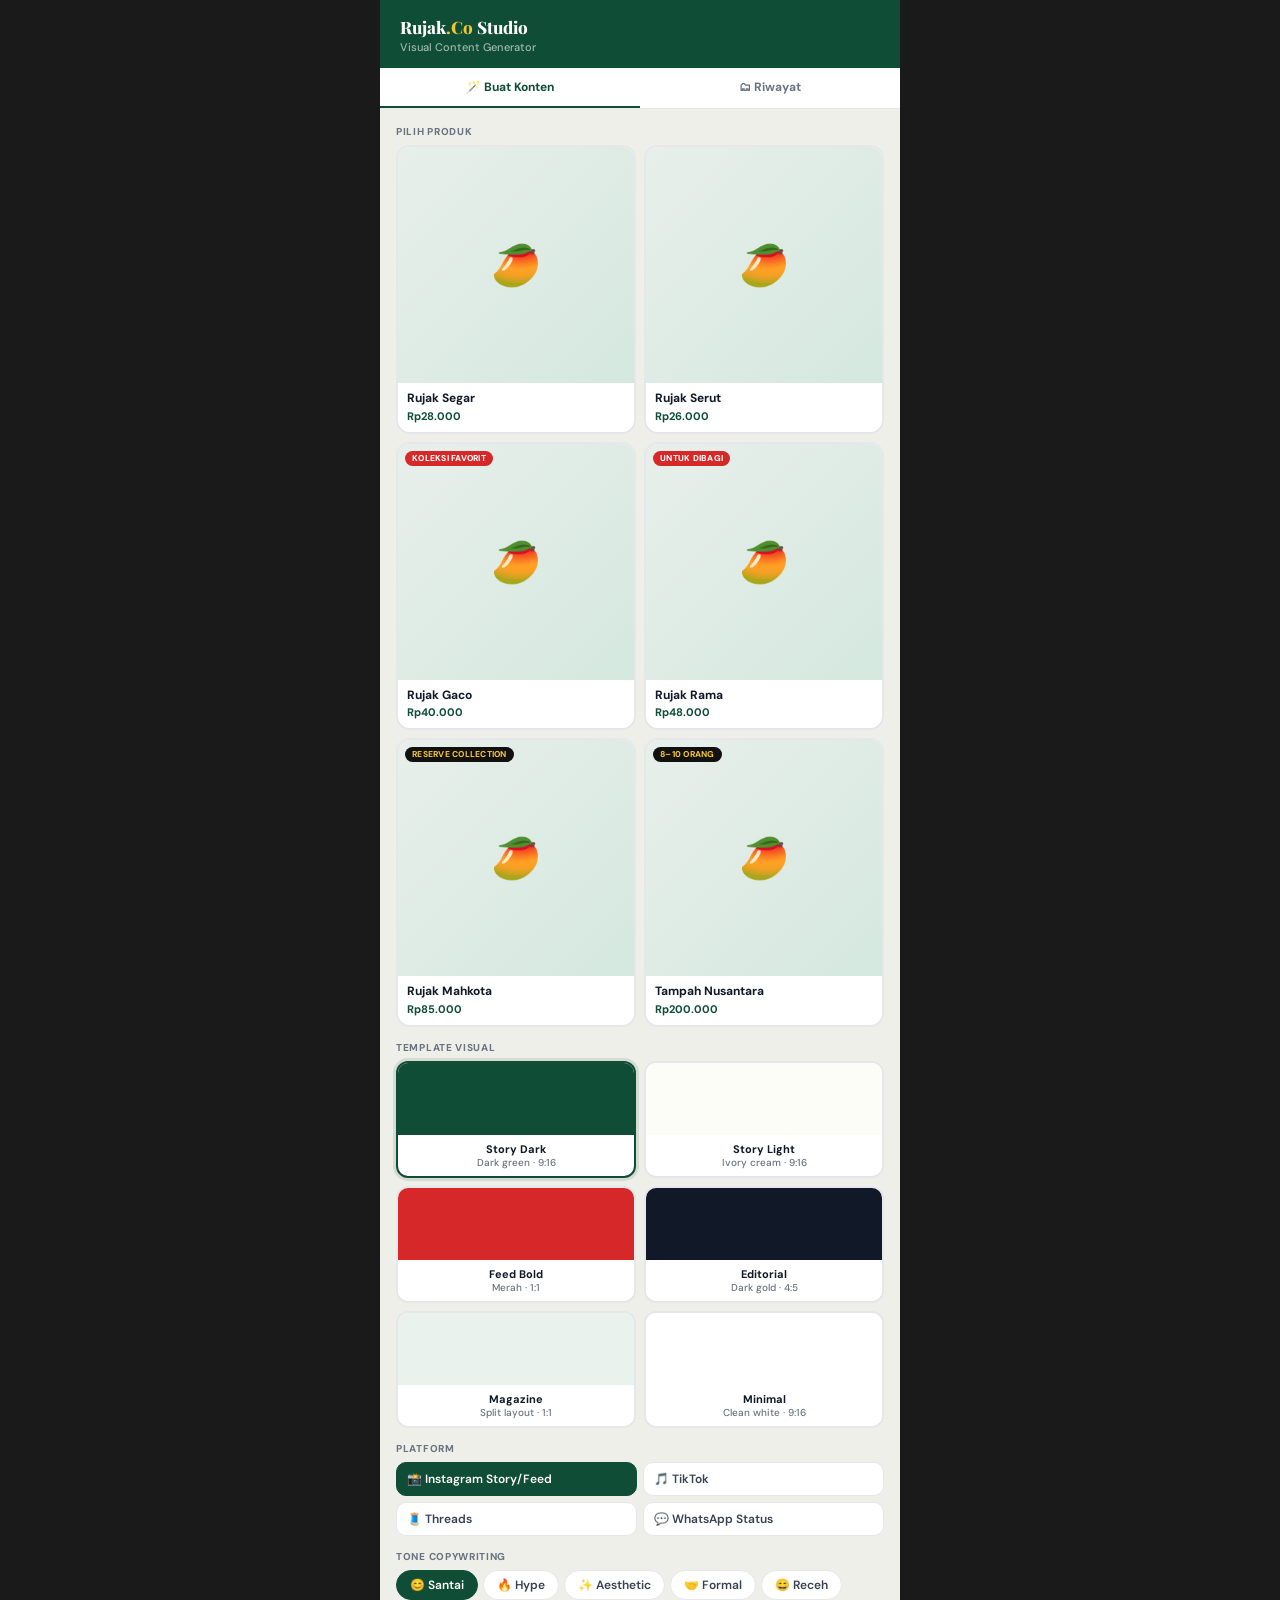
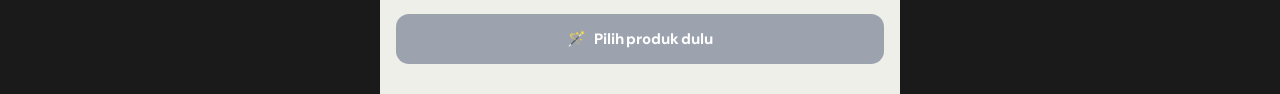
==== commit 7a8c31c6: "Update index.html" ====
--- a/Studio/index.html
+++ b/Studio/index.html
@@ -16,7 +16,6 @@
 body{font-family:'DM Sans',sans-serif;background:#1a1a1a;min-height:100vh;color:var(--g9);}
 .app{max-width:520px;margin:0 auto;min-height:100vh;background:#EFEFE9;display:flex;flex-direction:column;}
 
-/* HEADER */
 .hdr{background:var(--g);padding:16px 20px 14px;position:sticky;top:0;z-index:50;}
 .hdr-brand{display:flex;align-items:center;gap:8px;}
 .hdr-brand img{width:30px;height:30px;border-radius:50%;object-fit:cover;}
@@ -24,19 +23,15 @@
 .hdr-title span{color:var(--gold);}
 .hdr-sub{font-size:11px;color:rgba(255,255,255,.6);font-weight:500;margin-top:2px;}
 
-/* TABS */
 .tabs{display:flex;background:white;border-bottom:1px solid var(--g2);}
 .tab{flex:1;padding:11px;font-size:12px;font-weight:700;color:var(--g5);border:none;background:none;cursor:pointer;border-bottom:2px solid transparent;transition:all .2s;font-family:inherit;}
 .tab.active{color:var(--g);border-bottom-color:var(--g);}
 
-/* PANELS */
 .panel{padding:16px;display:flex;flex-direction:column;gap:14px;}
 .panel[hidden]{display:none;}
 
-/* SECTION */
 .slbl{font-size:10px;font-weight:800;color:var(--g5);text-transform:uppercase;letter-spacing:.07em;margin-bottom:7px;}
 
-/* PRODUCT GRID */
 .pgrid{display:grid;grid-template-columns:1fr 1fr;gap:8px;}
 .pcard{border:2px solid var(--g2);border-radius:14px;cursor:pointer;transition:all .18s;background:white;position:relative;overflow:hidden;text-align:left;font-family:inherit;padding:0;}
 .pcard:hover{border-color:#aac9bb;}
@@ -51,13 +46,10 @@
 .pcard-chk{position:absolute;top:7px;right:7px;width:20px;height:20px;background:var(--g);border-radius:50%;display:none;align-items:center;justify-content:center;font-size:11px;color:white;font-weight:800;}
 .pcard.sel .pcard-chk{display:flex;}
 
-/* PILLS */
 .pills{display:flex;flex-wrap:wrap;gap:5px;}
 .pill{border:1.5px solid var(--g2);background:white;color:var(--g7);font-size:12px;font-weight:600;padding:6px 13px;border-radius:100px;cursor:pointer;transition:all .15s;font-family:inherit;white-space:nowrap;}
 .pill.active{background:var(--g);border-color:var(--g);color:white;}
-.pill:hover:not(.active){border-color:var(--g);color:var(--g);}
-
-/* TEMPLATE PICKER */
+
 .tpl-grid{display:grid;grid-template-columns:1fr 1fr;gap:8px;}
 .tpl-card{border:2px solid var(--g2);border-radius:12px;padding:0;cursor:pointer;background:white;transition:all .18s;overflow:hidden;font-family:inherit;}
 .tpl-card.active{border-color:var(--g);box-shadow:0 0 0 3px rgba(15,77,55,.12);}
@@ -65,26 +57,15 @@
 .tpl-label{padding:7px 10px;font-size:11px;font-weight:700;color:var(--g9);}
 .tpl-sub{font-size:10px;color:var(--g5);font-weight:500;}
 
-/* PLATFORM */
 .pfm-grid{display:grid;grid-template-columns:1fr 1fr;gap:6px;}
 .pfm-btn{border:1.5px solid var(--g2);background:white;border-radius:10px;padding:8px 10px;cursor:pointer;transition:all .15s;font-family:inherit;display:flex;align-items:center;gap:7px;font-size:12px;font-weight:600;color:var(--g7);}
 .pfm-btn.active{background:var(--g);border-color:var(--g);color:white;}
-.pfm-icon{font-size:16px;}
-
-/* TOPIC INPUT */
-.tin{width:100%;border:1.5px solid var(--g2);border-radius:10px;padding:10px 12px;font-size:13px;font-family:inherit;color:var(--g9);resize:none;outline:none;background:white;transition:border-color .2s;}
-.tin:focus{border-color:var(--g);}
-.tin::placeholder{color:var(--g4);}
-
-/* GEN BTN */
+
 .genbtn{width:100%;background:var(--g);color:white;border:none;border-radius:13px;padding:15px;font-size:15px;font-weight:800;cursor:pointer;font-family:inherit;transition:all .2s;display:flex;align-items:center;justify-content:center;gap:8px;letter-spacing:-.01em;}
 .genbtn:hover{background:var(--gd);}
 .genbtn:active{transform:scale(.98);}
-.genbtn:disabled{background:var(--g4);cursor:not-allowed;transform:none;}
-
-/* ═══════════════════════════════════════════
-   CANVAS / VISUAL OUTPUT AREA
-═══════════════════════════════════════════ */
+.genbtn:disabled{background:var(--g4);cursor:not-allowed;}
+
 .output-wrap{display:flex;flex-direction:column;gap:10px;}
 .output-header{display:flex;align-items:center;justify-content:space-between;}
 .output-title{font-size:11px;font-weight:800;color:var(--g5);text-transform:uppercase;letter-spacing:.06em;}
@@ -92,54 +73,34 @@
 .act-btn{border:1.5px solid var(--g2);background:white;color:var(--g);font-size:12px;font-weight:700;padding:6px 12px;border-radius:8px;cursor:pointer;font-family:inherit;transition:all .15s;display:flex;align-items:center;gap:5px;}
 .act-btn:hover{background:var(--g);color:white;border-color:var(--g);}
 .act-btn.dl{background:var(--g);color:white;border-color:var(--g);}
-.act-btn.dl:hover{background:var(--gd);}
-
-/* THE VISUAL CARD CANVAS */
+
 .card-canvas-wrap{border-radius:16px;overflow:hidden;box-shadow:0 8px 40px rgba(0,0,0,.18);}
 #cardCanvas{width:100%;display:block;}
 
-/* LOADING */
 .loading-wrap{display:flex;flex-direction:column;align-items:center;gap:12px;padding:40px 20px;}
 .spin{width:32px;height:32px;border:3px solid var(--gp);border-top-color:var(--g);border-radius:50%;animation:sp .7s linear infinite;}
 @keyframes sp{to{transform:rotate(360deg);}}
 .loading-txt{font-size:13px;color:var(--g5);font-weight:500;text-align:center;}
 
-/* TOAST */
 .toast{position:fixed;bottom:24px;left:50%;transform:translateX(-50%) translateY(16px);background:#111;color:white;font-size:13px;font-weight:600;padding:10px 20px;border-radius:100px;opacity:0;transition:all .25s;z-index:999;pointer-events:none;white-space:nowrap;}
 .toast.show{opacity:1;transform:translateX(-50%) translateY(0);}
 
-/* HISTORY */
-.hist-item{background:white;border:1px solid var(--g2);border-radius:12px;overflow:hidden;}
+.hist-item{background:white;border:1px solid var(--g2);border-radius:12px;overflow:hidden;margin-bottom:12px;}
 .hist-thumb{width:100%;aspect-ratio:4/2;object-fit:cover;display:block;background:#e8efeb;}
 .hist-body{padding:10px 12px;}
 .hist-meta{display:flex;gap:5px;flex-wrap:wrap;margin-bottom:6px;}
 .hist-tag{font-size:9px;font-weight:800;text-transform:uppercase;padding:2px 7px;border-radius:20px;background:var(--gp);color:var(--g);}
-.hist-time{font-size:10px;color:var(--g4);}
 .hist-acts{display:flex;gap:6px;margin-top:8px;}
 .sm-btn{border:1px solid var(--g2);background:white;color:var(--g7);font-size:11px;font-weight:600;padding:5px 10px;border-radius:7px;cursor:pointer;font-family:inherit;}
-.sm-btn:hover{background:var(--gp);border-color:var(--g);color:var(--g);}
 .clr-btn{border:none;background:none;color:var(--r);font-size:11px;font-weight:700;cursor:pointer;font-family:inherit;}
 .empty-hist{text-align:center;padding:48px 20px;color:var(--g4);}
-.empty-hist .e{font-size:40px;margin-bottom:10px;}
-
-/* ─── VISUAL CARD TEMPLATES (rendered to canvas) ─────── */
-/* These are actual DOM elements we'll screenshot */
+
 .vc-wrap{position:fixed;left:-9999px;top:-9999px;width:1080px;z-index:-1;}
-
-/* Story 9:16 */
-.vc-story{width:1080px;height:1920px;position:relative;overflow:hidden;font-family:'Playfair Display',serif;}
-/* Feed 1:1 */
-.vc-feed{width:1080px;height:1080px;position:relative;overflow:hidden;font-family:'DM Sans',sans-serif;}
-/* Wide 4:5 */
-.vc-portrait{width:1080px;height:1350px;position:relative;overflow:hidden;font-family:'DM Sans',sans-serif;}
-/* Landscape */
-.vc-landscape{width:1080px;height:566px;position:relative;overflow:hidden;font-family:'DM Sans',sans-serif;}
 </style>
 </head>
 <body>
 <div class="app">
 
-<!-- HEADER -->
 <div class="hdr">
   <div class="hdr-brand">
     <img src="https://dk1tnyskaoive0dn.public.blob.vercel-storage.com/logo.webp" alt="Rujak.Co" onerror="this.style.display='none'"/>
@@ -150,127 +111,20 @@
   </div>
 </div>
 
-<!-- TABS -->
 <div class="tabs">
   <button class="tab active" data-tab="gen">🪄 Buat Konten</button>
   <button class="tab" data-tab="hist">🗂 Riwayat</button>
 </div>
 
-<!-- GENERATE PANEL -->
 <div class="panel" id="panel-gen">
-
-  <!-- PRODUCT -->
-  <div>
-    <div class="slbl">Pilih Produk</div>
-    <div class="pgrid" id="pgrid"></div>
-  </div>
-
-  <!-- TEMPLATE -->
-  <div>
-    <div class="slbl">Template Visual</div>
-    <div class="tpl-grid" id="tplGrid">
-      <button class="tpl-card active" data-tpl="story-dark">
-        <div class="tpl-preview" style="background:#0F4D37;">
-          <div style="position:absolute;bottom:10px;left:12px;right:12px;">
-            <div style="height:6px;background:rgba(255,255,255,.5);border-radius:3px;margin-bottom:5px;width:60%;"></div>
-            <div style="height:10px;background:white;border-radius:3px;margin-bottom:4px;"></div>
-            <div style="height:10px;background:white;border-radius:3px;width:80%;"></div>
-          </div>
-        </div>
-        <div class="tpl-label">Story Dark<div class="tpl-sub">Dark green · 9:16</div></div>
-      </button>
-      <button class="tpl-card" data-tpl="story-light">
-        <div class="tpl-preview" style="background:#FDFDF8;">
-          <div style="position:absolute;inset:0;display:flex;align-items:center;justify-content:center;flex-direction:column;gap:4px;padding:12px;">
-            <div style="height:6px;background:#0F4D37;border-radius:3px;width:70%;"></div>
-            <div style="height:20px;background:#0F4D37;border-radius:3px;opacity:.1;width:100%;"></div>
-          </div>
-        </div>
-        <div class="tpl-label">Story Light<div class="tpl-sub">Ivory cream · 9:16</div></div>
-      </button>
-      <button class="tpl-card" data-tpl="feed-bold">
-        <div class="tpl-preview" style="background:#D62828;">
-          <div style="position:absolute;bottom:8px;left:10px;right:10px;">
-            <div style="height:8px;background:white;border-radius:3px;margin-bottom:4px;width:80%;"></div>
-            <div style="height:5px;background:rgba(255,255,255,.6);border-radius:3px;"></div>
-          </div>
-        </div>
-        <div class="tpl-label">Feed Bold<div class="tpl-sub">Merah · 1:1</div></div>
-      </button>
-      <button class="tpl-card" data-tpl="feed-editorial">
-        <div class="tpl-preview" style="background:#111827;">
-          <div style="position:absolute;top:8px;left:10px;"><div style="width:20px;height:2px;background:#F4C430;border-radius:1px;"></div></div>
-          <div style="position:absolute;bottom:8px;left:10px;right:10px;">
-            <div style="height:8px;background:white;border-radius:2px;margin-bottom:4px;"></div>
-            <div style="height:5px;background:rgba(255,255,255,.4);border-radius:2px;width:60%;"></div>
-          </div>
-        </div>
-        <div class="tpl-label">Editorial<div class="tpl-sub">Dark gold · 4:5</div></div>
-      </button>
-      <button class="tpl-card" data-tpl="magazine">
-        <div class="tpl-preview" style="background:#EAF2EE;display:flex;align-items:center;gap:6px;padding:8px;">
-          <div style="width:30px;height:54px;background:#0F4D37;border-radius:4px;flex-shrink:0;"></div>
-          <div style="flex:1;">
-            <div style="height:6px;background:#0F4D37;border-radius:2px;margin-bottom:4px;"></div>
-            <div style="height:4px;background:#0F4D37;border-radius:2px;opacity:.3;margin-bottom:3px;"></div>
-            <div style="height:4px;background:#0F4D37;border-radius:2px;opacity:.3;width:70%;"></div>
-          </div>
-        </div>
-        <div class="tpl-label">Magazine<div class="tpl-sub">Split layout · 1:1</div></div>
-      </button>
-      <button class="tpl-card" data-tpl="minimal">
-        <div class="tpl-preview" style="background:white;display:flex;align-items:flex-end;padding:10px;">
-          <div style="flex:1;">
-            <div style="height:18px;background:#0F4D37;border-radius:3px;margin-bottom:5px;opacity:.08;"></div>
-            <div style="height:6px;background:#0F4D37;border-radius:2px;margin-bottom:4px;width:80%;"></div>
-            <div style="height:3px;background:#D62828;border-radius:2px;width:30%;"></div>
-          </div>
-        </div>
-        <div class="tpl-label">Minimal<div class="tpl-sub">Clean white · 9:16</div></div>
-      </button>
-    </div>
-  </div>
-
-  <!-- PLATFORM -->
-  <div>
-    <div class="slbl">Platform</div>
-    <div class="pfm-grid" id="pfmGrid">
-      <button class="pfm-btn active" data-pfm="instagram"><span class="pfm-icon">📸</span>Instagram Story/Feed</button>
-      <button class="pfm-btn" data-pfm="tiktok"><span class="pfm-icon">🎵</span>TikTok</button>
-      <button class="pfm-btn" data-pfm="threads"><span class="pfm-icon">🧵</span>Threads</button>
-      <button class="pfm-btn" data-pfm="whatsapp"><span class="pfm-icon">💬</span>WhatsApp Status</button>
-    </div>
-  </div>
-
-  <!-- TONE -->
-  <div>
-    <div class="slbl">Tone Copywriting</div>
-    <div class="pills" id="tonePills">
-      <button class="pill active" data-tone="santai">😊 Santai</button>
-      <button class="pill" data-tone="hype">🔥 Hype</button>
-      <button class="pill" data-tone="aesthetic">✨ Aesthetic</button>
-      <button class="pill" data-tone="formal">🤝 Formal</button>
-      <button class="pill" data-tone="lucu">😄 Receh</button>
-    </div>
-  </div>
-
-  <!-- TOPIK -->
-  <div>
-    <div class="slbl">Konteks / Topik <span style="font-weight:400;text-transform:none;color:var(--g4);">(opsional)</span></div>
-    <textarea class="tin" id="topicIn" rows="2" placeholder="Contoh: promo Lebaran, kado ulang tahun, hari panas banget..." maxlength="200"></textarea>
-  </div>
-
-  <!-- GENERATE -->
-  <button class="genbtn" id="genBtn" disabled>
-    <span>🪄</span><span id="genTxt">Pilih produk dulu</span>
-  </button>
-
-  <!-- OUTPUT -->
+  <div><div class="slbl">Pilih Produk</div><div class="pgrid" id="pgrid"></div></div>
+  <div><div class="slbl">Template Visual</div><div class="tpl-grid" id="tplGrid"></div></div>
+  <div><div class="slbl">Platform</div><div class="pfm-grid" id="pfmGrid"></div></div>
+  <div><div class="slbl">Tone Copywriting</div><div class="pills" id="tonePills"></div></div>
+  <button class="genbtn" id="genBtn" disabled><span>🪄</span><span id="genTxt">Pilih produk dulu</span></button>
   <div id="outputArea"></div>
-
-</div>
-
-<!-- HISTORY PANEL -->
+</div>
+
 <div class="panel" id="panel-hist" hidden>
   <div style="display:flex;align-items:center;justify-content:space-between;">
     <div class="slbl" style="margin:0;">Konten Tersimpan</div>
@@ -279,15 +133,17 @@
   <div id="histList"></div>
 </div>
 
-</div><!-- /app -->
-
-<!-- HIDDEN RENDER AREA -->
+</div>
 <div class="vc-wrap" id="vcWrap"></div>
-
-<!-- TOAST -->
 <div class="toast" id="toast"></div>
 
 <script>
+// ─── KONFIGURASI PROXY GAMBAR ─────────────────────────────────
+const IMAGE_PROXY = "https://ghhnnfrmftttptcejizp.supabase.co/functions/v1/smart-api";
+function proxyImage(url) {
+  return IMAGE_PROXY + "?url=" + encodeURIComponent(url);
+}
+
 // ─── PRODUCT DATA ──────────────────────────────────────────────
 const PRODUCTS = [
   { id:'p_m1', name:'Rujak Segar', price:28000, cat:'classic', buah:['Mangga Muda','Nanas','Bengkoang','Jambu Air','Kedondong'], sambal:'Sambal Original', desc:'Ringan, segar, dan cocok untuk semua penikmat rujak.', portion:'1 Orang', thumb:'https://dk1tnyskaoive0dn.public.blob.vercel-storage.com/rujak-segar-thumb.webp', hd:'https://dk1tnyskaoive0dn.public.blob.vercel-storage.com/rujak-segar-hd.webp', badge:null, bc:null },
@@ -298,88 +154,203 @@
   { id:'p_m6', name:'Tampah Nusantara', price:200000, cat:'reserve', buah:['Shine Muscat','Jambu Kristal','Mangga Muda','Nanas','Bengkoang','Jambu Air','Kedondong','Ubi Merah'], sambal:'Sambal Original & Mete', desc:'Sajian kebersamaan dalam tampah bambu untuk momen yang tak terlupakan.', portion:'8–10 Orang', thumb:'https://dk1tnyskaoive0dn.public.blob.vercel-storage.com/tampah-nusantara-thumb.webp', hd:'https://dk1tnyskaoive0dn.public.blob.vercel-storage.com/tampah-nusantara-hd.webp', badge:'8–10 Orang', bc:'g' }
 ];
 
-const BANNER = 'https://dk1tnyskaoive0dn.public.blob.vercel-storage.com/Banner.webp';
-const LOGO   = 'https://dk1tnyskaoive0dn.public.blob.vercel-storage.com/logo.webp';
-
+const LOGO = 'https://dk1tnyskaoive0dn.public.blob.vercel-storage.com/logo.webp';
 const fmt = n => 'Rp' + n.toLocaleString('id-ID');
 
-// ─── STATE ─────────────────────────────────────────────────────
 const S = {
   pid: null, tpl: 'story-dark', pfm: 'instagram',
-  tone: 'santai', topic: '', loading: false,
-  history: JSON.parse(localStorage.getItem('rcg_hist') || '[]')
+  tone: 'santai', history: JSON.parse(localStorage.getItem('rcg_hist') || '[]')
 };
 
-// ─── PRODUCT CARD VISUALS (emoji + gradient, no CDN needed) ───
-const PVISUAL = {
-  p_m1: { emoji:'🥭', grad:'linear-gradient(135deg,#d4f7c5 0%,#a8e6a3 50%,#6dbf67 100%)', label:'Segar' },
-  p_m2: { emoji:'🍍', grad:'linear-gradient(135deg,#fff3c4 0%,#ffd97d 50%,#f4b942 100%)', label:'Serut' },
-  p_m3: { emoji:'🫐', grad:'linear-gradient(135deg,#ffd6d6 0%,#ff9a9a 50%,#e05252 100%)', label:'★ Favorit' },
-  p_m4: { emoji:'🍈', grad:'linear-gradient(135deg,#d6ffe8 0%,#85e8a4 50%,#3fba68 100%)', label:'Sharing' },
-  p_m5: { emoji:'🍇', grad:'linear-gradient(135deg,#e8d5ff 0%,#c084fc 50%,#9333ea 100%)', label:'Reserve' },
-  p_m6: { emoji:'🎋', grad:'linear-gradient(135deg,#d4eee2 0%,#7fc8a9 50%,#0F4D37 100%)', label:'Tampah' },
-};
+// ─── STATIC COPYWRITING ────────────────────────────────────────
+function generateCopy(prod) {
+  const tone = S.tone;
+  const pfm = S.pfm;
+  
+  const headlineMap = {
+    santai: [`Rujak ${prod.name.split(' ')[1] || 'Segar'}`, `Kesegaran ${prod.name}`, `Nikmati Sensasi Rujak`, `Rujak Premium ${prod.name}`],
+    hype: [`GILA! ${prod.name} 🔥`, `WAJIB COBA ${prod.name}`, `${prod.name} BOMBASTIS!`, `INI DIA ${prod.name}`],
+    aesthetic: [`Simfoni Buah Segar`, `Elegansi ${prod.name}`, `Puisi dalam Wadah`, `Mahakarya Rujak`],
+    formal: [`Nikmati ${prod.name}`, `Kualitas Premium ${prod.name}`, `${prod.name} dari Rujak.Co`, `Sajian ${prod.name} Istimewa`],
+    lucu: [`Ngiler Dulu 😋`, `Buahnya Bikin Lupa Diri`, `Rujak Bikin Baper`, `Jangan Nangis ${prod.name}`]
+  };
+  const sublineMap = {
+    santai: [`Cocok buat nemenin santai sore kamu yang butuh kesegaran ekstra.`, `Segar, ringan, dan bikin mood langsung naik.`, `Dijamin bikin kamu ketagihan di suapan pertama.`],
+    hype: [`BURUAN SEBELUM KEHABISAN! STOK TERBATAS!`, `Level pedasnya bikin jantung deg-degan tapi nagih!`, `RASA JUARA YANG GAK ADA DUANYA!`],
+    aesthetic: [`Perpaduan rasa dan tekstur yang menari di langit-langit mulut.`, `Setiap gigitan adalah perjalanan rasa yang intim.`, `Dibuat dengan ketelitian untuk mereka yang menghargai keindahan.`],
+    formal: [`Dikurasi dari buah segar pilihan dengan standar kualitas Rujak.Co.`, `Pengalaman rujak premium yang memadukan cita rasa dan higienitas.`, `Persembahan untuk setiap momen berharga Anda.`],
+    lucu: [`Pedas? Tenang, ada buahnya kok... banyak malah.`, `Satu gigitan, semua masalah ilang (sementara).`, `Warning: bisa bikin kamu senyum sendiri.`]
+  };
+  const bodyMap = {
+    santai: [`${prod.desc} Sambal ${prod.sambal.toLowerCase()} yang khas bikin setiap gigitan makin mantap. Cocok buat kamu yang lagi pengen ngemil sehat dan segar.`, `Dengan ${prod.buah.slice(0,3).join(', ')} dan buah segar lainnya, ${prod.name} siap jadi camilan favoritmu. Pesan sekarang, dijamin puas!`],
+    hype: [`${prod.desc} Dengan ${prod.buah.length} buah pilihan dan sambal ${prod.sambal.toLowerCase()} yang LEGENDARIS! Jangan sampe nyesel gak nyobain!`, `STOK TERBATAS! ${prod.name} adalah definisi rujak premium yang bikin kamu ketagihan. Buruan order sebelum sold out!`],
+    aesthetic: [`${prod.desc} Setiap elemen—dari ${prod.buah.slice(0,2).join(', ')} hingga ${prod.buah.slice(-2).join(', ')}—dipilih dengan saksama untuk menciptakan harmoni rasa yang sempurna.`, `Lebih dari sekadar rujak. ${prod.name} adalah pengalaman sensori yang dirancang untuk mereka yang menghargai keindahan dalam setiap detail.`],
+    formal: [`${prod.desc} Disajikan dengan sambal ${prod.sambal.toLowerCase()} dalam kemasan higienis, siap dikirim ke area Jabodetabek. Hubungi kami sekarang.`, `Komposisi buah terbaik musim ini, diracik dengan sambal kacang premium. ${prod.name} adalah pilihan tepat untuk konsumsi pribadi maupun acara.`],
+    lucu: [`${prod.desc} Sambalnya nampol, buahnya seger, dompetnya? Tenang, masih aman. Ngemil rujak gak perlu nunggu gajian.`, `Dari semua drama hidup, ${prod.name} adalah satu-satunya yang bikin kamu happy. Pedesnya pas, manisnya alami, pokoknya TOP!`]
+  };
+  const ctaMap = {
+    santai: ['Pesan Sekarang', 'Order Yuk!', 'Coba Sekarang'],
+    hype: ['ORDER SEKARANG!', 'GASKEUN!', 'BELI SEKARANG!'],
+    aesthetic: ['Jelajahi Rasa', 'Pesan dengan Gaya', 'Rasakan Keindahan'],
+    formal: ['Hubungi Kami', 'Pesan di Sini', 'Kontak Kami'],
+    lucu: ['Ngiler? Pesan Aja!', 'Klik Buat Ngemil', 'Lapar? Gas!']
+  };
+  const hashtagMap = {
+    instagram: ['#RujakCo', '#RujakPremium', '#KulinerIndonesia', '#RujakJabodetabek', '#MakanEnak', '#RekomendasiMakanan', '#PedasSegar'],
+    tiktok: ['#RujakCo', '#RujakPremium', '#FYP', '#MakananViral', '#RujakIndonesia', '#KulinerTikTok'],
+    threads: ['#RujakCo', '#RujakPremium', '#FoodPhotography', '#KulinerNusantara'],
+    whatsapp: ['#RujakCo', '#RujakPremium', '#InfoPemesanan']
+  };
+
+  const pick = arr => arr[Math.floor(Math.random() * arr.length)];
+  const headline = pick(headlineMap[tone] || headlineMap.santai);
+  const subline = pick(sublineMap[tone] || sublineMap.santai);
+  const body = pick(bodyMap[tone] || bodyMap.santai);
+  const cta = pick(ctaMap[tone] || ctaMap.santai);
+  const hashtags = (hashtagMap[pfm] || hashtagMap.instagram).join(' ');
+  
+  const caption = `${headline}\n\n${subline}\n\n${body}\n\n🚀 ${cta}: https://rujakco.vercel.app\n\n${hashtags}`;
+
+  return { HEADLINE: headline, SUBLINE: subline, BODY: body, CTA: cta, HASHTAGS: hashtags, CAPTION: caption };
+}
 
 // ─── RENDER PRODUCTS ───────────────────────────────────────────
 function renderProducts() {
-  document.getElementById('pgrid').innerHTML = PRODUCTS.map(p => {
-    const v = PVISUAL[p.id];
-    return `
+  document.getElementById('pgrid').innerHTML = PRODUCTS.map(p => `
     <button class="pcard${S.pid===p.id?' sel':''}" onclick="selProd('${p.id}')">
       ${p.badge?`<div class="pcard-badge b${p.bc}">${p.badge}</div>`:''}
       <div class="pcard-chk">✓</div>
-      <div class="pcard-img" style="background:${v.grad};display:flex;flex-direction:column;align-items:center;justify-content:center;gap:4px;">
-        <span style="font-size:36px;line-height:1;">${v.emoji}</span>
-        <span style="font-size:9px;font-weight:800;color:rgba(0,0,0,.45);text-transform:uppercase;letter-spacing:.06em;">${v.label}</span>
-      </div>
-      <div class="pcard-body">
-        <div class="pcard-name">${p.name}</div>
-        <div class="pcard-price">${fmt(p.price)}</div>
-      </div>
-    </button>`;
-  }).join('');
-}
-
-function selProd(id) {
-  S.pid = S.pid === id ? null : id;
-  renderProducts();
-  updBtn();
-}
-
+      <img class="pcard-img" src="${p.thumb}" alt="${p.name}" loading="lazy" onerror="this.style.display='none';this.nextElementSibling.style.display='flex'"/>
+      <div class="pcard-img" style="display:none;background:linear-gradient(135deg,#e8efeb,#d4e8de);align-items:center;justify-content:center;font-size:40px;">🥭</div>
+      <div class="pcard-body"><div class="pcard-name">${p.name}</div><div class="pcard-price">${fmt(p.price)}</div></div>
+    </button>`).join('');
+}
+
+function selProd(id) { S.pid = S.pid===id ? null : id; renderProducts(); updBtn(); }
 function updBtn() {
-  const btn = document.getElementById('genBtn');
-  const txt = document.getElementById('genTxt');
-  if (!S.pid) { btn.disabled=true; txt.textContent='Pilih produk dulu'; }
-  else if (S.loading) { btn.disabled=true; txt.textContent='Sedang membuat visual...'; }
-  else { btn.disabled=false; txt.textContent='Buat Visual Konten'; }
-}
-
-// ─── PILL / BUTTON CONTROLS ────────────────────────────────────
-document.getElementById('tplGrid').addEventListener('click', e=>{
-  const c = e.target.closest('.tpl-card');
-  if(!c) return;
-  document.querySelectorAll('.tpl-card').forEach(x=>x.classList.remove('active'));
-  c.classList.add('active');
-  S.tpl = c.dataset.tpl;
+  const btn = document.getElementById('genBtn'), txt = document.getElementById('genTxt');
+  btn.disabled = !S.pid; txt.textContent = S.pid ? 'Buat Visual Konten' : 'Pilih produk dulu';
+}
+
+// ─── RENDER TEMPLATES ──────────────────────────────────────────
+function renderTemplates() {
+  document.getElementById('tplGrid').innerHTML = [
+    { tpl:'story-dark', name:'Story Dark', sub:'Dark green · 9:16', bg:'#0F4D37' },
+    { tpl:'story-light', name:'Story Light', sub:'Ivory cream · 9:16', bg:'#FDFDF8' },
+    { tpl:'feed-bold', name:'Feed Bold', sub:'Merah · 1:1', bg:'#D62828' },
+    { tpl:'feed-editorial', name:'Editorial', sub:'Dark gold · 4:5', bg:'#111827' },
+    { tpl:'magazine', name:'Magazine', sub:'Split layout · 1:1', bg:'#EAF2EE' },
+    { tpl:'minimal', name:'Minimal', sub:'Clean white · 9:16', bg:'white' }
+  ].map(t=>`<button class="tpl-card${S.tpl===t.tpl?' active':''}" data-tpl="${t.tpl}" onclick="selTpl('${t.tpl}')"><div class="tpl-preview" style="background:${t.bg};"></div><div class="tpl-label">${t.name}<div class="tpl-sub">${t.sub}</div></div></button>`).join('');
+}
+function selTpl(tpl) { S.tpl = tpl; renderTemplates(); }
+
+// ─── RENDER PLATFORM ───────────────────────────────────────────
+document.getElementById('pfmGrid').innerHTML = [
+  { pfm:'instagram', label:'📸 Instagram Story/Feed' },
+  { pfm:'tiktok', label:'🎵 TikTok' },
+  { pfm:'threads', label:'🧵 Threads' },
+  { pfm:'whatsapp', label:'💬 WhatsApp Status' }
+].map(p=>`<button class="pfm-btn${S.pfm===p.pfm?' active':''}" data-pfm="${p.pfm}" onclick="selPfm('${p.pfm}')">${p.label}</button>`).join('');
+function selPfm(pfm) { S.pfm = pfm; renderPfm(); }
+function renderPfm() {
+  document.querySelectorAll('.pfm-btn').forEach(b=>b.classList.toggle('active', b.dataset.pfm===S.pfm));
+}
+
+// ─── RENDER TONE ───────────────────────────────────────────────
+document.getElementById('tonePills').innerHTML = [
+  { tone:'santai', label:'😊 Santai' },
+  { tone:'hype', label:'🔥 Hype' },
+  { tone:'aesthetic', label:'✨ Aesthetic' },
+  { tone:'formal', label:'🤝 Formal' },
+  { tone:'lucu', label:'😄 Receh' }
+].map(t=>`<button class="pill${S.tone===t.tone?' active':''}" data-tone="${t.tone}" onclick="selTone('${t.tone}')">${t.label}</button>`).join('');
+function selTone(tone) { S.tone = tone; renderTone(); }
+function renderTone() {
+  document.querySelectorAll('#tonePills .pill').forEach(p=>p.classList.toggle('active', p.dataset.tone===S.tone));
+}
+
+// ─── GENERATE ──────────────────────────────────────────────────
+document.getElementById('genBtn').addEventListener('click', async ()=>{
+  if (!S.pid) return;
+  const prod = PRODUCTS.find(p=>p.id===S.pid);
+  const copy = generateCopy(prod);
+  
+  document.getElementById('outputArea').innerHTML = `<div class="loading-wrap"><div class="spin"></div><div class="loading-txt">Membuat visual untuk <strong>${prod.name}</strong>…</div></div>`;
+  
+  const wrap = document.getElementById('vcWrap');
+  wrap.innerHTML = buildCardHTML(prod, copy, S.tpl);
+  
+  setTimeout(()=>{
+    const el = wrap.firstElementChild;
+    if (!el) return;
+    html2canvas(el, { scale: 0.5, useCORS: true, allowTaint: false, backgroundColor: null, logging: false })
+      .then(canvas=>{
+        const imgData = canvas.toDataURL('image/jpeg', 0.92);
+        showOutput(prod, copy, imgData);
+        saveHistory(prod, copy, imgData);
+        wrap.innerHTML='';
+      })
+      .catch(()=>{
+        showOutputFallback(prod, copy);
+        wrap.innerHTML='';
+      });
+  }, 600);
 });
 
-document.getElementById('pfmGrid').addEventListener('click', e=>{
-  const c = e.target.closest('.pfm-btn');
-  if(!c) return;
-  document.querySelectorAll('.pfm-btn').forEach(x=>x.classList.remove('active'));
-  c.classList.add('active');
-  S.pfm = c.dataset.pfm;
+function buildCardHTML(prod, copy, tpl) {
+  const imgUrl = proxyImage(prod.hd); // ⬅️ PAKAI PROXY
+  const logoUrl = LOGO, price = fmt(prod.price);
+  const tpls = {
+    'story-dark': `<div style="width:1080px;height:1920px;position:relative;overflow:hidden;background:#0F4D37;font-family:'DM Sans',sans-serif;"><img src="${imgUrl}" crossorigin="anonymous" style="position:absolute;inset:0;width:100%;height:100%;object-fit:cover;opacity:.55;"/><div style="position:absolute;inset:0;background:linear-gradient(to bottom,rgba(15,77,55,.2) 0%,rgba(10,30,20,.0) 30%,rgba(5,15,10,.85) 60%,rgba(0,0,0,.97) 100%);"></div><div style="position:absolute;bottom:0;left:0;right:0;padding:80px 72px 100px;"><div style="font-family:'Playfair Display',serif;font-size:108px;font-weight:900;color:white;line-height:1.0;margin-bottom:24px;">${copy.HEADLINE}</div><div style="font-size:38px;color:rgba(255,255,255,.75);margin-bottom:40px;font-style:italic;">${copy.SUBLINE}</div><div style="display:flex;align-items:center;justify-content:space-between;"><div style="font-size:72px;font-weight:900;color:white;">${price}</div><div style="background:#F4C430;border-radius:20px;padding:28px 48px;font-size:28px;font-weight:800;color:#111;">${copy.CTA} →</div></div></div></div>`,
+    'story-light': `<div style="width:1080px;height:1920px;position:relative;overflow:hidden;background:#FDFDF8;font-family:'DM Sans',sans-serif;"><img src="${imgUrl}" crossorigin="anonymous" style="position:absolute;top:0;left:0;right:0;height:980px;object-fit:cover;"/><div style="position:absolute;inset:0;background:linear-gradient(to bottom,rgba(253,253,248,0) 50%,#FDFDF8 100%);"></div><div style="position:absolute;bottom:0;left:0;right:0;padding:40px 72px 100px;"><div style="font-family:'Playfair Display',serif;font-size:96px;font-weight:900;color:#0F4D37;line-height:.95;margin-bottom:24px;">${prod.name}</div><div style="font-family:'Playfair Display',serif;font-size:52px;font-weight:700;font-style:italic;color:#111;margin-bottom:20px;">"${copy.SUBLINE}"</div><div style="font-size:30px;color:#6B7280;line-height:1.6;margin-bottom:44px;">${copy.BODY}</div><div style="display:flex;align-items:center;justify-content:space-between;border-top:2px solid #E5E7EB;padding-top:36px;"><div style="font-size:64px;font-weight:900;color:#0F4D37;">${price}</div><div style="background:#D62828;color:white;border-radius:16px;padding:24px 40px;font-size:24px;font-weight:800;">${copy.CTA} →</div></div></div></div>`,
+    'feed-bold': `<div style="width:1080px;height:1080px;position:relative;overflow:hidden;background:#D62828;font-family:'DM Sans',sans-serif;"><img src="${imgUrl}" crossorigin="anonymous" style="position:absolute;right:0;top:0;width:580px;height:100%;object-fit:cover;"/><div style="position:absolute;inset:0;background:linear-gradient(to right,rgba(214,40,40,1) 0%,rgba(214,40,40,0) 60%);"></div><div style="position:absolute;left:72px;top:60px;bottom:60px;width:500px;display:flex;flex-direction:column;justify-content:space-between;"><div><div style="font-family:'Playfair Display',serif;font-size:88px;font-weight:900;color:white;line-height:.95;margin-bottom:20px;">${copy.HEADLINE}</div><div style="font-size:28px;color:rgba(255,255,255,.8);margin-bottom:32px;">${copy.SUBLINE}</div></div><div><div style="font-size:56px;font-weight:900;color:white;margin-bottom:8px;">${price}</div><div style="background:white;color:#D62828;border-radius:14px;padding:20px 32px;font-size:22px;font-weight:800;width:fit-content;">${copy.CTA} →</div></div></div></div>`,
+    'feed-editorial': `<div style="width:1080px;height:1350px;position:relative;overflow:hidden;background:#111827;font-family:'DM Sans',sans-serif;"><img src="${imgUrl}" crossorigin="anonymous" style="position:absolute;inset:0;width:100%;height:100%;object-fit:cover;opacity:.35;"/><div style="position:absolute;inset:0;background:linear-gradient(160deg,rgba(17,24,39,.3) 0%,rgba(17,24,39,.95) 55%);"></div><div style="position:absolute;bottom:80px;left:80px;right:80px;"><div style="width:48px;height:4px;background:#F4C430;margin-bottom:28px;"></div><div style="font-family:'Playfair Display',serif;font-size:110px;font-weight:900;color:white;line-height:.9;margin-bottom:28px;">${copy.HEADLINE}</div><div style="font-family:'Playfair Display',serif;font-size:40px;font-style:italic;color:#F4C430;margin-bottom:28px;">"${copy.SUBLINE}"</div><div style="font-size:26px;color:rgba(255,255,255,.6);line-height:1.6;margin-bottom:48px;">${copy.BODY}</div><div style="display:flex;align-items:center;justify-content:space-between;border-top:1px solid rgba(255,255,255,.1);padding-top:32px;"><div style="font-size:64px;font-weight:900;color:white;">${price}</div><div style="background:#F4C430;color:#111;border-radius:12px;padding:20px 36px;font-size:22px;font-weight:800;">${copy.CTA}</div></div></div></div>`,
+    'magazine': `<div style="width:1080px;height:1080px;display:flex;background:#FDFDF8;font-family:'DM Sans',sans-serif;"><div style="width:460px;height:100%;position:relative;overflow:hidden;"><img src="${imgUrl}" crossorigin="anonymous" style="width:100%;height:100%;object-fit:cover;"/></div><div style="flex:1;padding:64px;display:flex;flex-direction:column;justify-content:space-between;"><div><div style="font-family:'Playfair Display',serif;font-size:80px;font-weight:900;color:#0F4D37;line-height:.95;margin-bottom:20px;">${prod.name}</div><div style="font-family:'Playfair Display',serif;font-size:28px;font-style:italic;color:#374151;margin-bottom:20px;">"${copy.HEADLINE}"</div><div style="font-size:20px;color:#6B7280;line-height:1.6;">${copy.SUBLINE}</div></div><div style="display:flex;align-items:center;gap:16px;border-top:1.5px solid #E5E7EB;padding-top:28px;"><div style="font-size:64px;font-weight:900;color:#0F4D37;">${price}</div><div style="background:#0F4D37;color:white;border-radius:12px;padding:16px 28px;font-size:18px;font-weight:800;white-space:nowrap;">${copy.CTA} →</div></div></div></div>`,
+    'minimal': `<div style="width:1080px;height:1920px;position:relative;overflow:hidden;background:white;font-family:'DM Sans',sans-serif;"><img src="${imgUrl}" crossorigin="anonymous" style="position:absolute;top:0;left:0;right:0;height:1080px;object-fit:cover;"/><div style="position:absolute;bottom:0;left:0;right:0;top:960px;background:white;border-radius:32px 32px 0 0;padding:56px 64px 80px;display:flex;flex-direction:column;justify-content:space-between;"><div><div style="font-family:'Playfair Display',serif;font-size:96px;font-weight:900;color:#111;line-height:.9;margin-bottom:16px;">${copy.HEADLINE}</div><div style="font-size:30px;color:#6B7280;font-style:italic;margin-bottom:28px;">${copy.SUBLINE}</div><div style="font-size:24px;color:#374151;line-height:1.6;margin-bottom:32px;">${copy.BODY}</div></div><div style="display:flex;align-items:center;justify-content:space-between;"><div style="font-size:64px;font-weight:900;color:#0F4D37;">${price}</div><div style="background:#111;color:white;border-radius:14px;padding:22px 44px;font-size:22px;font-weight:800;">${copy.CTA} →</div></div></div></div>`
+  };
+  return tpls[tpl] || tpls['story-dark'];
+}
+
+function showOutput(prod, copy, imgData) {
+  document.getElementById('outputArea').innerHTML = `
+    <div class="output-wrap">
+      <div class="output-header"><div class="output-title">✨ Visual Siap</div>
+        <div class="output-acts"><button class="act-btn" onclick="copyCaption(\`${escA(copy.CAPTION)}\`)">📋 Salin Caption</button><button class="act-btn dl" onclick="dlImg('${imgData}','${prod.name}')">⬇ Download</button></div></div>
+      <div class="card-canvas-wrap"><img src="${imgData}" style="width:100%;display:block;" alt="Visual ${prod.name}"/></div>
+      <div style="background:white;border:1.5px solid var(--g2);border-radius:12px;overflow:hidden;">
+        <div style="padding:10px 14px;background:var(--gp);font-size:10px;font-weight:800;color:var(--g);text-transform:uppercase;">Caption ${S.pfm}</div>
+        <div style="padding:14px;font-size:13px;color:var(--g7);line-height:1.7;white-space:pre-wrap;">${escH(copy.CAPTION)}</div>
+        <div style="padding:0 14px 14px;"><button class="act-btn" style="width:100%;justify-content:center;" onclick="copyCaption(\`${escA(copy.CAPTION)}\`)">📋 Salin Caption + Hashtag</button></div>
+      </div></div>`;
+}
+function showOutputFallback(prod, copy) {
+  document.getElementById('outputArea').innerHTML = `<div class="output-wrap"><div style="padding:20px;background:white;border:1.5px solid var(--g2);border-radius:12px;"><div style="font-size:12px;color:var(--g5);margin-bottom:12px;">⚠️ Preview tidak bisa dimuat. Caption tetap bisa disalin.</div><div style="font-size:13px;color:var(--g7);line-height:1.7;white-space:pre-wrap;">${escH(copy.CAPTION)}</div><button class="act-btn" style="margin-top:12px;" onclick="copyCaption(\`${escA(copy.CAPTION)}\`)">📋 Salin Caption</button></div></div>`;
+}
+
+function dlImg(dataUrl, name) {
+  const a = document.createElement('a'); a.href = dataUrl; a.download = `rujakco-${name.replace(/\s+/g,'-').toLowerCase()}-${Date.now()}.jpg`; a.click();
+  toast('🎉 Gambar berhasil didownload!');
+}
+function copyCaption(text) {
+  navigator.clipboard.writeText(text).then(()=>toast('✅ Caption disalin!')).catch(()=>{const ta=document.createElement('textarea');ta.value=text;document.body.appendChild(ta);ta.select();document.execCommand('copy');document.body.removeChild(ta);toast('✅ Caption disalin!');});
+}
+function saveHistory(prod, copy, imgData) {
+  S.history.unshift({ id:Date.now(), prodName:prod.name, tpl:S.tpl, pfm:S.pfm, caption:copy.CAPTION, img:imgData, ts:new Date().toLocaleString('id-ID',{dateStyle:'short',timeStyle:'short'}) });
+  if (S.history.length > 15) S.history.pop();
+  try { localStorage.setItem('rcg_hist', JSON.stringify(S.history)); } catch(e) {}
+}
+
+function renderHistory() {
+  const list = document.getElementById('histList');
+  if (!S.history.length) { list.innerHTML = `<div class="empty-hist"><div class="e">📭</div><div>Belum ada konten tersimpan.</div></div>`; return; }
+  list.innerHTML = S.history.map(h=>`<div class="hist-item">${h.img?`<img class="hist-thumb" src="${h.img}" alt="${h.prodName}"/>`:''}<div class="hist-body"><div class="hist-meta"><span class="hist-tag">${h.prodName}</span><span class="hist-tag">${h.tpl}</span><span class="hist-tag">${h.pfm}</span></div><div class="hist-acts"><button class="sm-btn" onclick="copyCaption(\`${escA(h.caption)}\`)">📋 Salin</button>${h.img?`<button class="sm-btn" onclick="dlImg('${h.img}','${h.prodName}')">⬇ Download</button>`:''}</div></div></div>`).join('');
+}
+
+document.getElementById('clrHist').addEventListener('click',()=>{
+  if (!S.history.length) return;
+  if (confirm('Hapus semua riwayat?')) { S.history=[]; try{localStorage.removeItem('rcg_hist');}catch(e){} renderHistory(); toast('Riwayat dihapus'); }
 });
-
-document.getElementById('tonePills').addEventListener('click', e=>{
-  const c = e.target.closest('.pill');
-  if(!c) return;
-  document.querySelectorAll('#tonePills .pill').forEach(x=>x.classList.remove('active'));
-  c.classList.add('active');
-  S.tone = c.dataset.tone;
-});
-
-document.getElementById('topicIn').addEventListener('input', function(){ S.topic = this.value; });
 
 // ─── TABS ──────────────────────────────────────────────────────
 document.querySelectorAll('.tab').forEach(t=>t.addEventListener('click',()=>{
@@ -391,488 +362,14 @@
   if(w==='hist') renderHistory();
 }));
 
-// ─── GENERATE ──────────────────────────────────────────────────
-document.getElementById('genBtn').addEventListener('click', generate);
-
-async function generate() {
-  if (!S.pid || S.loading) return;
-  const prod = PRODUCTS.find(p=>p.id===S.pid);
-  S.loading = true;
-  updBtn();
-
-  // Show loading
-  document.getElementById('outputArea').innerHTML = `
-    <div class="loading-wrap">
-      <div class="spin"></div>
-      <div class="loading-txt">Menulis copy untuk <strong>${prod.name}</strong>…</div>
-    </div>`;
-
-  // ── Tone guides
-  const toneMap = {
-    santai:'Casual, friendly, bahasa sehari-hari Indonesia, emoji secukupnya, tidak berlebihan.',
-    hype:'Energik, FOMO, huruf kapital di kata kunci penting, berani, dorong orang bertindak segera!',
-    aesthetic:'Puitis, artsy, pilihan kata yang indah dan evocative. Emoji minimalis tapi elegan (🌿✨🍃). Seperti caption majalah food photography.',
-    formal:'Profesional, hangat, bahasa baku tapi tidak kaku. Sedikit emoji.',
-    lucu:'Humor ringan, relatable, wordplay tentang buah/pedas, bikin senyum.'
-  };
-
-  const tplMeta = {
-    'story-dark':  {type:'Story 9:16', style:'dark luxury'},
-    'story-light': {type:'Story 9:16', style:'clean minimal'},
-    'feed-bold':   {type:'Feed 1:1',   style:'bold merah'},
-    'feed-editorial':{type:'Feed 4:5', style:'editorial gelap'},
-    'magazine':    {type:'Feed 1:1',   style:'magazine split'},
-    'minimal':     {type:'Story 9:16', style:'minimalis putih'}
-  };
-
-  const meta = tplMeta[S.tpl];
-  const pfmMap = {instagram:'Instagram',tiktok:'TikTok',threads:'Threads',whatsapp:'WhatsApp'};
-
-  const prompt = `Kamu adalah senior copywriter Indonesia untuk brand rujak premium "Rujak.Co" (tagline: "Indonesia Dalam Satu Wadah").
-
-PRODUK: ${prod.name} — ${fmt(prod.price)}
-DESKRIPSI: ${prod.desc}
-BUAH: ${prod.buah.join(', ')}
-SAMBAL: ${prod.sambal}
-PORSI: ${prod.portion}
-${prod.badge ? `BADGE: ${prod.badge}` : ''}
-${S.topic ? `KONTEKS: ${S.topic}` : ''}
-
-PLATFORM: ${pfmMap[S.pfm]}
-TEMPLATE VISUAL: ${meta.type}, style ${meta.style}
-TONE: ${toneMap[S.tone]}
-
-Tulis copy untuk visual card ini. FORMAT WAJIB (jangan ubah key-nya, isi value saja):
-
-HEADLINE: [maks 5 kata, kuat dan ikonik — ini teks paling besar]
-SUBLINE: [1 kalimat pendek, evocative, maks 12 kata]
-BODY: [2-3 kalimat, benefit + ajakan, max 40 kata]
-CTA: [teks tombol, maks 4 kata, action-oriented]
-HASHTAGS: [5-7 hashtag relevan, tanpa newline]
-CAPTION: [caption media sosial lengkap untuk ${pfmMap[S.pfm]}, 3-6 kalimat + hashtag, tone ${S.tone}]
-
-Tulis langsung tanpa preamble. Bahasa Indonesia.`;
-
-  let copy = {};
-  try {
-    const res = await fetch('https://api.anthropic.com/v1/messages',{
-      method:'POST',
-      headers:{'Content-Type':'application/json'},
-      body: JSON.stringify({
-        model:'claude-sonnet-4-6', max_tokens:700,
-        messages:[{role:'user',content:prompt}]
-      })
-    });
-    const data = await res.json();
-    if (!res.ok) throw new Error(data.error?.message||'API Error');
-    const txt = data.content.map(b=>b.type==='text'?b.text:'').join('').trim();
-
-    // Parse structured copy
-    const lines = txt.split('\n');
-    lines.forEach(l => {
-      const m = l.match(/^(HEADLINE|SUBLINE|BODY|CTA|HASHTAGS|CAPTION):\s*(.+)$/s);
-      if (m) copy[m[1]] = m[2].trim();
-    });
-    // Fallback if parse fails
-    if (!copy.HEADLINE) { copy.HEADLINE = prod.name; copy.SUBLINE = prod.desc; copy.BODY = prod.desc; copy.CTA = 'Pesan Sekarang'; copy.HASHTAGS = '#rujakco #rujak'; copy.CAPTION = txt; }
-
-  } catch(err) {
-    document.getElementById('outputArea').innerHTML = `<div style="padding:20px;color:var(--r);font-size:13px;">❌ Gagal: ${err.message}</div>`;
-    S.loading=false; updBtn(); return;
-  }
-
-  // ── Render card directly (no CDN image needed)
-  renderCard(prod, copy);
-}
-
-// ─── RENDER VISUAL CARD ────────────────────────────────────────
-function renderCard(prod, copy) {
-  const wrap = document.getElementById('vcWrap');
-  wrap.innerHTML = buildCardHTML(prod, copy, S.tpl);
-
-  // Give fonts time to paint
-  setTimeout(()=>{
-    const el = wrap.firstElementChild;
-    if (!el) return;
-
-    html2canvas(el, {
-      scale: 0.5,
-      useCORS: false,
-      allowTaint: true,
-      backgroundColor: null,
-      logging: false,
-    }).then(canvas=>{
-      const imgData = canvas.toDataURL('image/jpeg', 0.92);
-      showOutput(prod, copy, imgData);
-      saveHistory(prod, copy, imgData);
-      S.loading=false; updBtn();
-      wrap.innerHTML='';
-    }).catch(()=>{
-      showOutputFallback(prod, copy);
-      S.loading=false; updBtn();
-    });
-  }, 600);
-}
-
-function buildCardHTML(prod, copy, tpl) {
-  const imgUrl = prod.hd;
-  const logoUrl = LOGO;
-  const price = fmt(prod.price);
-  const buahStr = prod.buah.slice(0,4).join(' · ');
-
-  const cards = {
-
-    // ── STORY DARK ──────────────────────────────────────────────
-    'story-dark': `
-    <div style="width:1080px;height:1920px;position:relative;overflow:hidden;background:#0F4D37;font-family:'DM Sans',sans-serif;">
-      <!-- BG IMAGE with overlay -->
-      <img src="${imgUrl}" crossorigin="anonymous" style="position:absolute;inset:0;width:100%;height:100%;object-fit:cover;opacity:.55;"/>
-      <!-- Dark gradient bottom -->
-      <div style="position:absolute;inset:0;background:linear-gradient(to bottom, rgba(15,77,55,.2) 0%, rgba(10,30,20,.0) 30%, rgba(5,15,10,.85) 60%, rgba(0,0,0,.97) 100%);"></div>
-      <!-- TOP: Logo + handle -->
-      <div style="position:absolute;top:72px;left:72px;right:72px;display:flex;align-items:center;justify-content:space-between;">
-        <div style="display:flex;align-items:center;gap:16px;">
-          <img src="${logoUrl}" crossorigin="anonymous" style="width:68px;height:68px;border-radius:50%;border:3px solid rgba(255,255,255,.3);"/>
-          <div>
-            <div style="font-family:'Playfair Display',serif;font-size:36px;font-weight:800;color:white;line-height:1;">Rujak<span style="color:#F4C430;">.Co</span></div>
-            <div style="font-size:22px;color:rgba(255,255,255,.7);font-weight:500;margin-top:4px;">@rujakco.id</div>
-          </div>
-        </div>
-        ${prod.badge ? `<div style="background:rgba(255,255,255,.15);backdrop-filter:blur(10px);border:1px solid rgba(255,255,255,.25);border-radius:100px;padding:10px 24px;font-size:20px;font-weight:800;color:white;letter-spacing:.04em;text-transform:uppercase;">${prod.badge}</div>` : ''}
-      </div>
-      <!-- BOTTOM CONTENT -->
-      <div style="position:absolute;bottom:0;left:0;right:0;padding:80px 72px 100px;">
-        <!-- Eyebrow -->
-        <div style="display:inline-flex;align-items:center;gap:10px;background:rgba(244,196,48,.15);border:1.5px solid rgba(244,196,48,.5);border-radius:100px;padding:10px 24px;margin-bottom:32px;">
-          <div style="width:8px;height:8px;background:#F4C430;border-radius:50%;"></div>
-          <span style="font-size:20px;font-weight:700;color:#F4C430;letter-spacing:.08em;text-transform:uppercase;">${prod.cat === 'reserve' ? 'Reserve Collection' : prod.cat === 'signature' ? 'Signature Series' : 'Classic Series'}</span>
-        </div>
-        <!-- Headline -->
-        <div style="font-family:'Playfair Display',serif;font-size:108px;font-weight:900;color:white;line-height:1.0;margin-bottom:24px;letter-spacing:-2px;">${copy.HEADLINE}</div>
-        <!-- Subline -->
-        <div style="font-size:38px;color:rgba(255,255,255,.75);font-weight:400;margin-bottom:40px;line-height:1.4;font-style:italic;">${copy.SUBLINE}</div>
-        <!-- Divider -->
-        <div style="width:80px;height:4px;background:#F4C430;border-radius:2px;margin-bottom:40px;"></div>
-        <!-- Buah chips -->
-        <div style="display:flex;flex-wrap:wrap;gap:10px;margin-bottom:48px;">
-          ${prod.buah.slice(0,5).map(b=>`<span style="background:rgba(255,255,255,.12);border:1px solid rgba(255,255,255,.2);border-radius:100px;padding:8px 20px;font-size:20px;font-weight:600;color:rgba(255,255,255,.85);">${b}</span>`).join('')}
-        </div>
-        <!-- Price + CTA row -->
-        <div style="display:flex;align-items:center;justify-content:space-between;gap:24px;">
-          <div>
-            <div style="font-size:22px;color:rgba(255,255,255,.5);font-weight:500;margin-bottom:4px;">Mulai dari</div>
-            <div style="font-size:72px;font-weight:900;color:white;letter-spacing:-2px;line-height:1;">${price}</div>
-          </div>
-          <div style="background:#F4C430;border-radius:20px;padding:28px 48px;font-size:28px;font-weight:800;color:#111;white-space:nowrap;">${copy.CTA} →</div>
-        </div>
-      </div>
-    </div>`,
-
-    // ── STORY LIGHT ─────────────────────────────────────────────
-    'story-light': `
-    <div style="width:1080px;height:1920px;position:relative;overflow:hidden;background:#FDFDF8;font-family:'DM Sans',sans-serif;">
-      <!-- Product image top half -->
-      <div style="position:absolute;top:0;left:0;right:0;height:980px;overflow:hidden;">
-        <img src="${imgUrl}" crossorigin="anonymous" style="width:100%;height:100%;object-fit:cover;"/>
-        <div style="position:absolute;inset:0;background:linear-gradient(to bottom,rgba(253,253,248,0) 50%,#FDFDF8 100%);"></div>
-      </div>
-      <!-- TOP: Logo -->
-      <div style="position:absolute;top:60px;left:72px;right:72px;display:flex;align-items:center;justify-content:space-between;">
-        <div style="display:flex;align-items:center;gap:14px;background:rgba(253,253,248,.85);backdrop-filter:blur(12px);border-radius:100px;padding:12px 28px 12px 16px;">
-          <img src="${logoUrl}" crossorigin="anonymous" style="width:52px;height:52px;border-radius:50%;"/>
-          <div style="font-family:'Playfair Display',serif;font-size:30px;font-weight:800;color:#0F4D37;">Rujak<span style="color:#D62828;">.Co</span></div>
-        </div>
-        <div style="background:#0F4D37;border-radius:100px;padding:12px 28px;font-size:18px;font-weight:700;color:white;">${prod.portion}</div>
-      </div>
-      <!-- BOTTOM TEXT AREA -->
-      <div style="position:absolute;bottom:0;left:0;right:0;padding:40px 72px 100px;">
-        <!-- Category -->
-        <div style="font-size:20px;font-weight:800;color:#D62828;text-transform:uppercase;letter-spacing:.1em;margin-bottom:20px;">${prod.cat === 'reserve' ? '✦ Reserve ✦' : prod.cat === 'signature' ? '★ Signature' : '◆ Classic'}</div>
-        <!-- Product name large -->
-        <div style="font-family:'Playfair Display',serif;font-size:96px;font-weight:900;color:#0F4D37;line-height:.95;margin-bottom:24px;letter-spacing:-2px;">${prod.name}</div>
-        <!-- Headline -->
-        <div style="font-family:'Playfair Display',serif;font-size:52px;font-weight:700;color:#111;line-height:1.2;margin-bottom:20px;font-style:italic;">"${copy.SUBLINE}"</div>
-        <!-- Body -->
-        <div style="font-size:30px;color:#6B7280;font-weight:400;line-height:1.6;margin-bottom:44px;">${copy.BODY}</div>
-        <!-- Bottom row -->
-        <div style="display:flex;align-items:center;justify-content:space-between;border-top:2px solid #E5E7EB;padding-top:36px;">
-          <div>
-            <div style="font-size:18px;color:#9CA3AF;font-weight:500;">Harga mulai dari</div>
-            <div style="font-size:64px;font-weight:900;color:#0F4D37;letter-spacing:-2px;">${price}</div>
-          </div>
-          <div style="background:#D62828;color:white;border-radius:16px;padding:24px 40px;font-size:24px;font-weight:800;">${copy.CTA} →</div>
-        </div>
-      </div>
-    </div>`,
-
-    // ── FEED BOLD ────────────────────────────────────────────────
-    'feed-bold': `
-    <div style="width:1080px;height:1080px;position:relative;overflow:hidden;background:#D62828;font-family:'DM Sans',sans-serif;">
-      <!-- Product image right side -->
-      <div style="position:absolute;right:0;top:0;width:580px;height:100%;overflow:hidden;">
-        <img src="${imgUrl}" crossorigin="anonymous" style="width:100%;height:100%;object-fit:cover;"/>
-        <div style="position:absolute;inset:0;background:linear-gradient(to right,#D62828 0%,rgba(214,40,40,0) 50%);"></div>
-      </div>
-      <!-- LEFT CONTENT -->
-      <div style="position:absolute;left:0;top:0;bottom:0;width:580px;display:flex;flex-direction:column;justify-content:space-between;padding:60px 60px 60px 72px;">
-        <!-- Logo -->
-        <div style="display:flex;align-items:center;gap:14px;">
-          <img src="${logoUrl}" crossorigin="anonymous" style="width:56px;height:56px;border-radius:50%;border:2px solid rgba(255,255,255,.4);"/>
-          <div style="font-family:'Playfair Display',serif;font-size:32px;font-weight:800;color:white;">Rujak<span style="color:#F4C430;">.Co</span></div>
-        </div>
-        <!-- Main copy -->
-        <div>
-          <div style="font-size:18px;font-weight:700;color:rgba(255,255,255,.6);text-transform:uppercase;letter-spacing:.12em;margin-bottom:16px;">${buahStr}</div>
-          <div style="font-family:'Playfair Display',serif;font-size:88px;font-weight:900;color:white;line-height:.95;margin-bottom:20px;letter-spacing:-2px;">${copy.HEADLINE}</div>
-          <div style="font-size:28px;color:rgba(255,255,255,.8);line-height:1.5;margin-bottom:32px;">${copy.SUBLINE}</div>
-          <div style="width:60px;height:4px;background:#F4C430;border-radius:2px;margin-bottom:32px;"></div>
-          <div style="font-size:56px;font-weight:900;color:white;margin-bottom:8px;">${price}</div>
-          <div style="font-size:18px;color:rgba(255,255,255,.6);">${prod.portion} · ${prod.sambal}</div>
-        </div>
-        <!-- CTA -->
-        <div style="display:inline-flex;align-items:center;gap:12px;background:white;border-radius:14px;padding:20px 32px;width:fit-content;">
-          <span style="font-size:22px;font-weight:800;color:#D62828;">${copy.CTA}</span>
-          <span style="font-size:22px;color:#D62828;">→</span>
-        </div>
-      </div>
-    </div>`,
-
-    // ── EDITORIAL ────────────────────────────────────────────────
-    'feed-editorial': `
-    <div style="width:1080px;height:1350px;position:relative;overflow:hidden;background:#111827;font-family:'DM Sans',sans-serif;">
-      <!-- Full image BG -->
-      <img src="${imgUrl}" crossorigin="anonymous" style="position:absolute;inset:0;width:100%;height:100%;object-fit:cover;opacity:.35;"/>
-      <!-- Gradient -->
-      <div style="position:absolute;inset:0;background:linear-gradient(160deg,rgba(17,24,39,.3) 0%,rgba(17,24,39,.95) 55%);"></div>
-      <!-- Grid lines (editorial feel) -->
-      <div style="position:absolute;top:0;left:80px;width:1px;height:100%;background:rgba(244,196,48,.2);"></div>
-      <div style="position:absolute;top:0;right:80px;width:1px;height:100%;background:rgba(244,196,48,.2);"></div>
-      <!-- TOP -->
-      <div style="position:absolute;top:64px;left:80px;right:80px;display:flex;align-items:center;justify-content:space-between;border-bottom:1px solid rgba(244,196,48,.3);padding-bottom:28px;">
-        <div style="font-family:'Playfair Display',serif;font-size:30px;font-weight:800;color:white;">Rujak<span style="color:#F4C430;">.Co</span></div>
-        <div style="font-size:18px;color:rgba(255,255,255,.4);font-weight:500;letter-spacing:.1em;text-transform:uppercase;">${prod.cat}</div>
-      </div>
-      <!-- MAIN CONTENT -->
-      <div style="position:absolute;bottom:80px;left:80px;right:80px;">
-        <!-- Gold accent line -->
-        <div style="width:48px;height:4px;background:#F4C430;margin-bottom:28px;"></div>
-        <!-- Headline massive -->
-        <div style="font-family:'Playfair Display',serif;font-size:110px;font-weight:900;color:white;line-height:.9;margin-bottom:28px;letter-spacing:-3px;">${copy.HEADLINE}</div>
-        <!-- Italic quote line -->
-        <div style="font-family:'Playfair Display',serif;font-size:40px;font-weight:700;font-style:italic;color:#F4C430;margin-bottom:28px;line-height:1.3;">"${copy.SUBLINE}"</div>
-        <!-- Body -->
-        <div style="font-size:26px;color:rgba(255,255,255,.6);line-height:1.6;margin-bottom:48px;max-width:800px;">${copy.BODY}</div>
-        <!-- Bottom bar -->
-        <div style="display:flex;align-items:center;justify-content:space-between;border-top:1px solid rgba(255,255,255,.1);padding-top:32px;">
-          <div>
-            <div style="font-size:16px;color:rgba(255,255,255,.4);margin-bottom:4px;letter-spacing:.06em;text-transform:uppercase;">Harga</div>
-            <div style="font-size:64px;font-weight:900;color:white;letter-spacing:-2px;">${price}</div>
-          </div>
-          <div style="display:flex;align-items:center;gap:16px;">
-            <img src="${logoUrl}" crossorigin="anonymous" style="width:60px;height:60px;border-radius:50%;opacity:.7;"/>
-            <div style="background:#F4C430;color:#111;border-radius:12px;padding:20px 36px;font-size:22px;font-weight:800;">${copy.CTA}</div>
-          </div>
-        </div>
-      </div>
-    </div>`,
-
-    // ── MAGAZINE ─────────────────────────────────────────────────
-    'magazine': `
-    <div style="width:1080px;height:1080px;position:relative;overflow:hidden;background:#FDFDF8;font-family:'DM Sans',sans-serif;display:flex;">
-      <!-- LEFT PANEL — image -->
-      <div style="width:460px;height:100%;flex-shrink:0;position:relative;overflow:hidden;">
-        <img src="${imgUrl}" crossorigin="anonymous" style="width:100%;height:100%;object-fit:cover;"/>
-        <!-- Vertical brand strip -->
-        <div style="position:absolute;top:0;right:0;width:56px;height:100%;background:#0F4D37;display:flex;flex-direction:column;align-items:center;justify-content:center;gap:0;">
-          <div style="writing-mode:vertical-rl;transform:rotate(180deg);font-family:'Playfair Display',serif;font-size:22px;font-weight:800;color:white;letter-spacing:.12em;text-transform:uppercase;">Rujak.Co</div>
-        </div>
-        <!-- Price badge -->
-        <div style="position:absolute;bottom:40px;left:24px;background:#D62828;border-radius:12px;padding:12px 20px;">
-          <div style="font-size:14px;color:rgba(255,255,255,.7);font-weight:500;">Mulai</div>
-          <div style="font-size:36px;font-weight:900;color:white;letter-spacing:-1px;">${price}</div>
-        </div>
-      </div>
-      <!-- RIGHT PANEL — text -->
-      <div style="flex:1;padding:64px 60px 60px 56px;display:flex;flex-direction:column;justify-content:space-between;">
-        <!-- Top: category + logo -->
-        <div style="display:flex;align-items:center;justify-content:space-between;">
-          <div style="font-size:14px;font-weight:800;color:#D62828;text-transform:uppercase;letter-spacing:.12em;">${prod.cat === 'reserve' ? 'Reserve ✦' : prod.cat === 'signature' ? 'Signature ★' : 'Classic'}</div>
-          <img src="${logoUrl}" crossorigin="anonymous" style="width:44px;height:44px;border-radius:50%;"/>
-        </div>
-        <!-- Headline -->
-        <div>
-          <div style="font-size:16px;font-weight:600;color:#9CA3AF;margin-bottom:12px;letter-spacing:.06em;text-transform:uppercase;">Koleksi Terbaru</div>
-          <div style="font-family:'Playfair Display',serif;font-size:80px;font-weight:900;color:#0F4D37;line-height:.95;margin-bottom:20px;letter-spacing:-2px;">${prod.name}</div>
-          <div style="width:40px;height:3px;background:#F4C430;margin-bottom:20px;"></div>
-          <div style="font-family:'Playfair Display',serif;font-size:28px;font-style:italic;color:#374151;line-height:1.4;margin-bottom:20px;">"${copy.HEADLINE}"</div>
-          <div style="font-size:20px;color:#6B7280;line-height:1.6;margin-bottom:28px;">${copy.SUBLINE}</div>
-          <!-- Buah list -->
-          <div style="font-size:13px;font-weight:700;color:#9CA3AF;text-transform:uppercase;letter-spacing:.06em;margin-bottom:8px;">Isi Buah</div>
-          <div style="font-size:17px;color:#374151;font-weight:500;">${prod.buah.join(', ')}</div>
-        </div>
-        <!-- CTA bottom -->
-        <div style="display:flex;align-items:center;gap:16px;border-top:1.5px solid #E5E7EB;padding-top:28px;">
-          <div style="flex:1;">
-            <div style="font-size:13px;color:#9CA3AF;font-weight:500;">Porsi · ${prod.portion}</div>
-            <div style="font-size:13px;color:#9CA3AF;font-weight:500;">@rujakco.id · Jabodetabek</div>
-          </div>
-          <div style="background:#0F4D37;color:white;border-radius:12px;padding:16px 28px;font-size:18px;font-weight:800;white-space:nowrap;">${copy.CTA} →</div>
-        </div>
-      </div>
-    </div>`,
-
-    // ── MINIMAL ──────────────────────────────────────────────────
-    'minimal': `
-    <div style="width:1080px;height:1920px;position:relative;overflow:hidden;background:white;font-family:'DM Sans',sans-serif;">
-      <!-- Full bleed image top -->
-      <div style="position:absolute;top:0;left:0;right:0;height:1080px;overflow:hidden;">
-        <img src="${imgUrl}" crossorigin="anonymous" style="width:100%;height:100%;object-fit:cover;"/>
-      </div>
-      <!-- Logo top -->
-      <div style="position:absolute;top:56px;left:64px;right:64px;display:flex;align-items:center;justify-content:space-between;">
-        <div style="display:flex;align-items:center;gap:12px;background:rgba(255,255,255,.9);backdrop-filter:blur(8px);border-radius:100px;padding:10px 24px 10px 14px;">
-          <img src="${logoUrl}" crossorigin="anonymous" style="width:44px;height:44px;border-radius:50%;"/>
-          <div style="font-family:'Playfair Display',serif;font-size:26px;font-weight:800;color:#0F4D37;">Rujak<span style="color:#D62828;">.Co</span></div>
-        </div>
-        <div style="background:white;border-radius:100px;padding:10px 22px;font-size:16px;font-weight:700;color:#0F4D37;box-shadow:0 2px 12px rgba(0,0,0,.1);">${price}</div>
-      </div>
-      <!-- White bottom panel -->
-      <div style="position:absolute;bottom:0;left:0;right:0;top:960px;background:white;border-radius:32px 32px 0 0;padding:56px 64px 80px;display:flex;flex-direction:column;justify-content:space-between;">
-        <div>
-          <!-- Category pill -->
-          <div style="display:inline-flex;align-items:center;gap:8px;border:1.5px solid #E5E7EB;border-radius:100px;padding:8px 20px;margin-bottom:28px;">
-            <div style="width:8px;height:8px;background:#0F4D37;border-radius:50%;"></div>
-            <span style="font-size:14px;font-weight:700;color:#6B7280;text-transform:uppercase;letter-spacing:.08em;">${prod.cat}</span>
-          </div>
-          <div style="font-family:'Playfair Display',serif;font-size:96px;font-weight:900;color:#111;line-height:.9;margin-bottom:16px;letter-spacing:-3px;">${copy.HEADLINE}</div>
-          <div style="font-size:30px;color:#6B7280;font-weight:400;line-height:1.5;margin-bottom:28px;font-style:italic;">${copy.SUBLINE}</div>
-          <div style="font-size:24px;color:#374151;line-height:1.6;margin-bottom:32px;">${copy.BODY}</div>
-        </div>
-        <div>
-          <div style="display:flex;flex-wrap:wrap;gap:10px;margin-bottom:36px;">
-            ${prod.buah.slice(0,5).map(b=>`<span style="background:#EAF2EE;color:#0F4D37;border-radius:100px;padding:8px 18px;font-size:18px;font-weight:600;">${b}</span>`).join('')}
-          </div>
-          <div style="display:flex;align-items:center;justify-content:space-between;">
-            <div>
-              <div style="font-size:18px;color:#9CA3AF;">@rujakco.id</div>
-              <div style="font-size:18px;color:#9CA3AF;">${prod.sambal}</div>
-            </div>
-            <div style="background:#111;color:white;border-radius:14px;padding:22px 44px;font-size:22px;font-weight:800;">${copy.CTA} →</div>
-          </div>
-        </div>
-      </div>
-    </div>`
-  };
-
-  return cards[tpl] || cards['story-dark'];
-}
-
-function showOutput(prod, copy, imgData) {
-  const area = document.getElementById('outputArea');
-  area.innerHTML = `
-    <div class="output-wrap">
-      <div class="output-header">
-        <div class="output-title">✨ Visual Siap</div>
-        <div class="output-acts">
-          <button class="act-btn" onclick="copyCaption(\`${escA(copy.CAPTION)}\`)">📋 Salin Caption</button>
-          <button class="act-btn dl" onclick="dlImg('${imgData}','${prod.name}')">⬇ Download</button>
-        </div>
-      </div>
-      <div class="card-canvas-wrap">
-        <img src="${imgData}" style="width:100%;display:block;" alt="Visual ${prod.name}"/>
-      </div>
-      <!-- Caption box -->
-      <div style="background:white;border:1.5px solid var(--g2);border-radius:12px;overflow:hidden;">
-        <div style="padding:10px 14px;background:var(--gp);font-size:10px;font-weight:800;color:var(--g);text-transform:uppercase;letter-spacing:.06em;">Caption ${S.pfm}</div>
-        <div style="padding:14px;font-size:13px;color:var(--g7);line-height:1.7;white-space:pre-wrap;">${escH(copy.CAPTION)}</div>
-        <div style="padding:0 14px 14px;">
-          <button class="act-btn" style="width:100%;justify-content:center;" onclick="copyCaption(\`${escA(copy.CAPTION)}\`)">📋 Salin Caption + Hashtag</button>
-        </div>
-      </div>
-    </div>`;
-}
-
-function showOutputFallback(prod, copy) {
-  const area = document.getElementById('outputArea');
-  area.innerHTML = `
-    <div class="output-wrap">
-      <div style="padding:20px;background:white;border:1.5px solid var(--g2);border-radius:12px;">
-        <div style="font-size:12px;color:var(--g5);margin-bottom:12px;">⚠️ Preview tidak bisa dimuat karena CORS. Caption tetap bisa disalin.</div>
-        <div style="font-size:13px;color:var(--g7);line-height:1.7;white-space:pre-wrap;">${escH(copy.CAPTION)}</div>
-        <button class="act-btn" style="margin-top:12px;" onclick="copyCaption(\`${escA(copy.CAPTION)}\`)">📋 Salin Caption</button>
-      </div>
-    </div>`;
-  toast('Preview tidak tersedia, tapi caption sudah siap disalin!');
-}
-
-function dlImg(dataUrl, name) {
-  const a = document.createElement('a');
-  a.href = dataUrl;
-  a.download = `rujakco-${name.replace(/\s+/g,'-').toLowerCase()}-${Date.now()}.jpg`;
-  a.click();
-  toast('🎉 Gambar berhasil didownload!');
-}
-
-function copyCaption(text) {
-  navigator.clipboard.writeText(text).then(()=>toast('✅ Caption disalin!')).catch(()=>{
-    const ta=document.createElement('textarea');ta.value=text;document.body.appendChild(ta);ta.select();document.execCommand('copy');document.body.removeChild(ta);toast('✅ Caption disalin!');
-  });
-}
-
-function saveHistory(prod, copy, imgData) {
-  S.history.unshift({ id:Date.now(), prodName:prod.name, tpl:S.tpl, pfm:S.pfm, caption:copy.CAPTION, img:imgData, ts:new Date().toLocaleString('id-ID',{dateStyle:'short',timeStyle:'short'}) });
-  if (S.history.length > 15) S.history.pop();
-  try { localStorage.setItem('rcg_hist', JSON.stringify(S.history)); } catch(e) {}
-}
-
-// ─── HISTORY ──────────────────────────────────────────────────
-function renderHistory() {
-  const list = document.getElementById('histList');
-  if (!S.history.length) {
-    list.innerHTML = `<div class="empty-hist"><div class="e">📭</div><div>Belum ada konten tersimpan.</div></div>`;
-    return;
-  }
-  list.innerHTML = S.history.map(h=>`
-    <div class="hist-item">
-      ${h.img ? `<img class="hist-thumb" src="${h.img}" alt="${h.prodName}"/>` : ''}
-      <div class="hist-body">
-        <div class="hist-meta">
-          <span class="hist-tag">${h.prodName}</span>
-          <span class="hist-tag">${h.tpl}</span>
-          <span class="hist-tag">${h.pfm}</span>
-          <span class="hist-time">🕐 ${h.ts}</span>
-        </div>
-        <div class="hist-acts">
-          <button class="sm-btn" onclick="copyCaption(\`${escA(h.caption)}\`)">📋 Salin Caption</button>
-          ${h.img ? `<button class="sm-btn" onclick="dlImg('${h.img}','${h.prodName}')">⬇ Download</button>` : ''}
-        </div>
-      </div>
-    </div>`).join('');
-}
-
-document.getElementById('clrHist').addEventListener('click',()=>{
-  if (!S.history.length) return;
-  if (confirm('Hapus semua riwayat?')) {
-    S.history=[];
-    try{localStorage.removeItem('rcg_hist');}catch(e){}
-    renderHistory();
-    toast('Riwayat dihapus');
-  }
-});
-
 // ─── UTILS ────────────────────────────────────────────────────
 let _tt;
-function toast(msg){
-  const el=document.getElementById('toast');
-  el.textContent=msg;el.classList.add('show');
-  clearTimeout(_tt);_tt=setTimeout(()=>el.classList.remove('show'),2500);
-}
+function toast(msg){ const el=document.getElementById('toast'); el.textContent=msg;el.classList.add('show'); clearTimeout(_tt); _tt=setTimeout(()=>el.classList.remove('show'),2500); }
 function escH(s){return String(s).replace(/&/g,'&amp;').replace(/</g,'&lt;').replace(/>/g,'&gt;');}
 function escA(s){return String(s).replace(/\\/g,'\\\\').replace(/`/g,'\\`').replace(/\$/g,'\\$');}
 
 // ─── INIT ─────────────────────────────────────────────────────
-renderProducts();
-updBtn();
+renderProducts(); renderTemplates(); renderPfm(); renderTone(); updBtn();
 </script>
 </body>
-</html>
+</html>
